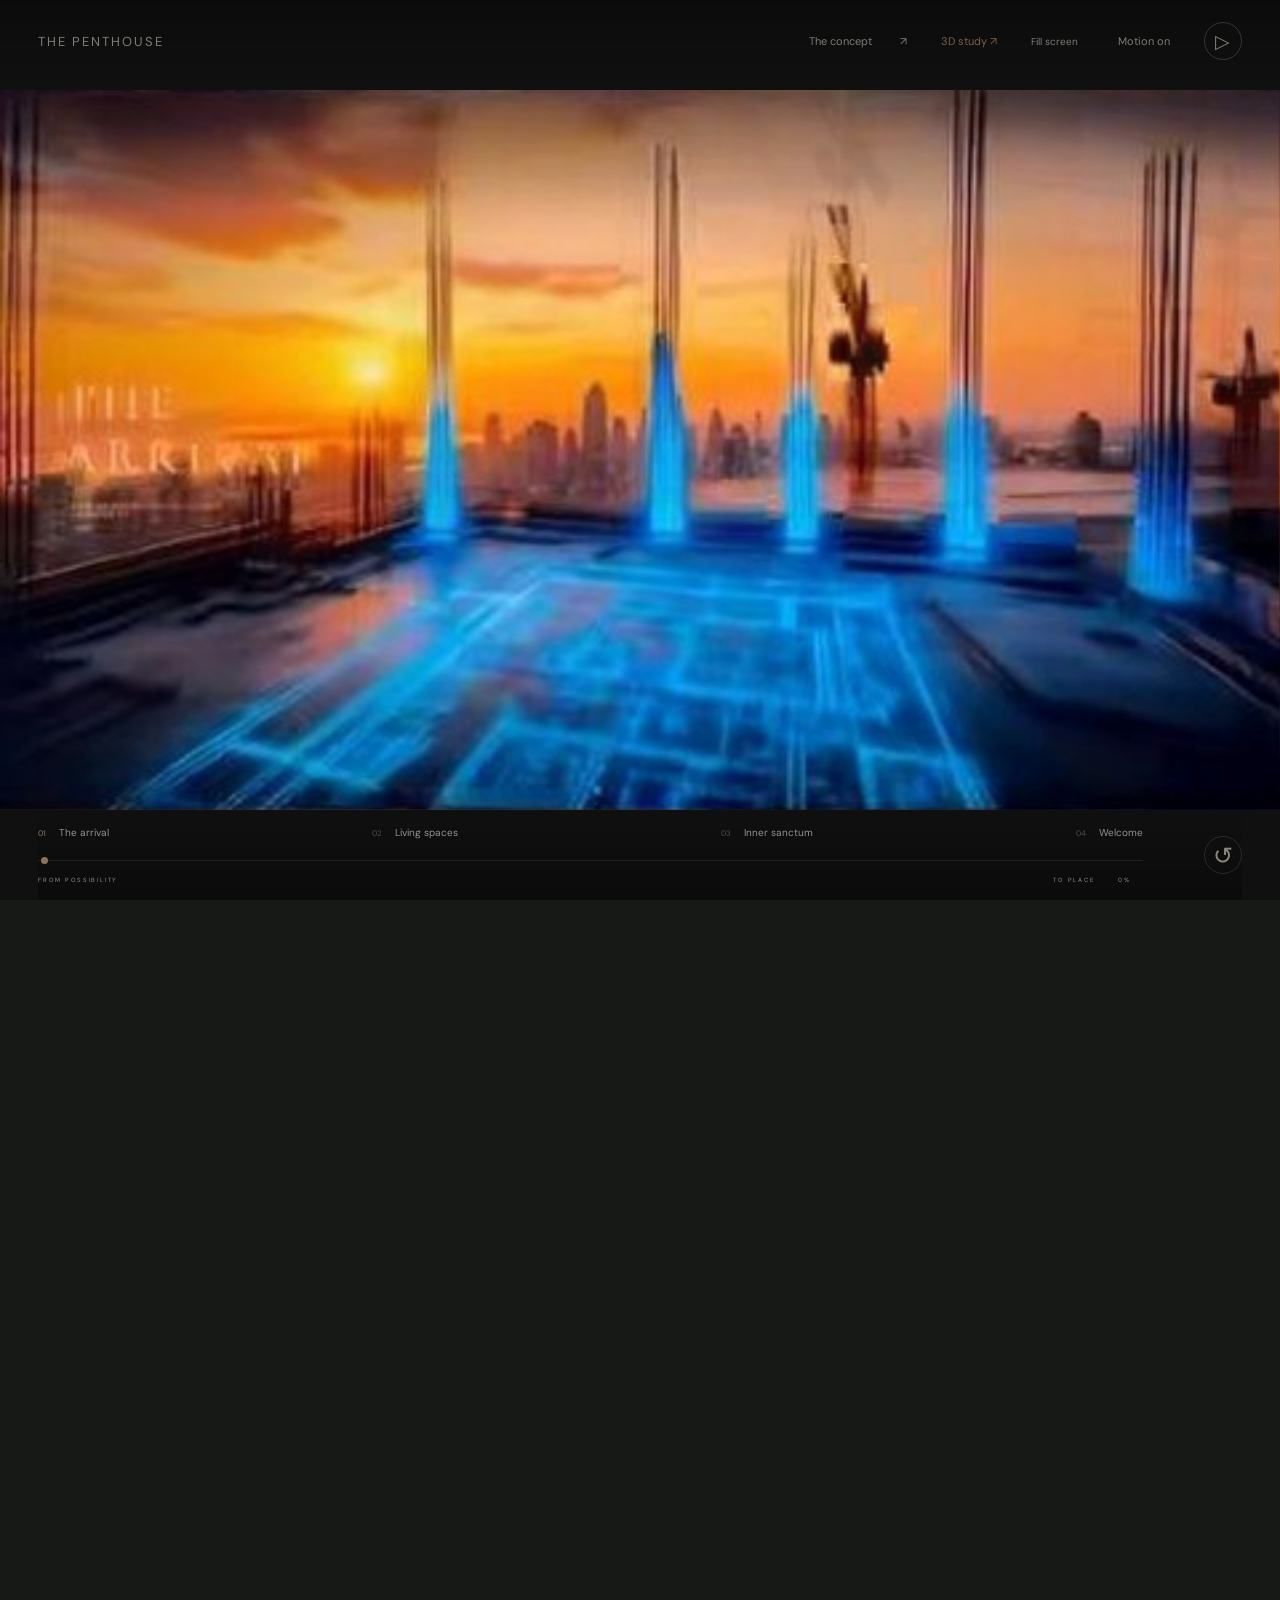
==== index.html @ fae770fc "Match the reference scenes with a scroll-scrubbed sequence" ====
<!doctype html><html lang="en"><head><meta charset="utf-8"><meta name="viewport" content="width=device-width,initial-scale=1"><title>The Penthouse — An architectural journey</title><meta name="description" content="An interactive architectural journey, from the first structure to a finished space."><link rel="stylesheet" href="style.css"></head><body><div id="scene" aria-label="Scroll-controlled architectural reference sequence"></div><div class="vignette"></div><div class="grain"></div><header><a class="brand" href="#" aria-label="The Penthouse, beginning"><svg width="30" height="34" viewBox="0 0 30 34"><path d="M2 32V2H28M2 14H21M12 32V14" fill="none" stroke="currentColor" stroke-width="1.4"/></svg>THE PENTHOUSE<span>AN ARCHITECTURAL JOURNEY</span></a><nav><button id="about">The concept <span>↗</span></button><a class="study-link" href="study.html">3D study ↗</a><button id="fit" aria-pressed="true">Fill screen</button><button id="motion" aria-pressed="false">Motion on</button><button id="play" class="round" aria-label="Play journey">▷</button></nav></header><main><div class="intro"><p class="eyebrow"><span class="dot"></span> SCROLL-CONTROLLED ARCHITECTURE</p><h1 id="heading">Every space<br>begins with<br><em>a vision.</em></h1><p id="description">From the first line to the last light.<br>Explore the making of a place to belong.</p></div><div class="chapter-side"><span id="sideName">THE STRUCTURE</span><span class="vertical-line"></span><span id="count">01 / 04</span></div><div id="build-status" aria-live="off">01 — DRAWING THE PLAN</div><div id="hint">SCROLL TO BUILD <span>↓</span></div><div class="loading" id="loading">Preparing your journey <span></span></div><div class="fallback" id="fallback" hidden><h2>Your browser cannot render this 3D scene.</h2><p>The journey explores structure, facade, arrival and interior. Try a browser with WebGL enabled.</p></div></main><footer><div class="project"><span class="tiny">ILLUSTRATIVE ARCHITECTURAL CONCEPT</span><strong>The Aurea Residence</strong><span class="location">Designed for the golden hour.</span></div><div class="journey"><div class="chapters"><button data-stage="0" class="active"><b>01</b> The arrival</button><button data-stage="0.64"><b>02</b> Living spaces</button><button data-stage="0.84"><b>03</b> Inner sanctum</button><button data-stage="1"><b>04</b> Welcome</button></div><label class="sr" for="progress">Journey progress</label><input id="progress" type="range" min="0" max="1000" value="0" aria-valuetext="Structure, 0 percent"><div class="trackmeta"><span>FROM POSSIBILITY</span><span>TO PLACE <span id="percent">0%</span></span></div></div><button id="replay" class="replay" aria-label="Restart journey">↺</button></footer><dialog id="details"><button id="close" aria-label="Close details">×</button><p class="eyebrow">ABOUT THIS STUDY</p><h2>From a plan.<br><em>To a place.</em></h2><p>Scroll through the construction, facade, terrace and interior sequence. Scroll backwards to reverse it, or use the chapter buttons and slider.</p><p>This reference study uses 48 display frames recovered from the wearebrand reel you supplied. The sunset, building imagery and original scene titles are retained. The photographed monitor has been cropped and straightened.</p><p class="note">This is a low-resolution reconstruction from a filmed screen, not the original website, original render or source code. Camera movement and compression remain. Source: <a href="https://www.facebook.com/reel/1769516980890876" target="_blank" rel="noopener">wearebrand reference reel ↗</a>. Not affiliated with the creator.</p><p><a href="study.html">Explore the separate procedural 3D study ↗</a></p></dialog><div id="scrollspace" aria-hidden="true"></div><script type="module" src="sequence.js"></script></body></html>
---- style.css ----
@import url('https://fonts.googleapis.com/css2?family=DM+Sans:wght@400;500;600&family=Italiana&display=swap');
:root{--cream:#eee7d8;--gold:#d2a16d}*{box-sizing:border-box}html{scroll-behavior:auto}body{margin:0;background:#171916;color:var(--cream);font-family:'DM Sans',Arial,sans-serif}button,a,input{-webkit-tap-highlight-color:transparent}button{font:inherit;color:inherit;background:none;border:0;cursor:pointer}button:focus-visible,a:focus-visible,input:focus-visible{outline:2px solid #e8bd87;outline-offset:6px}a{color:inherit;text-decoration:none}#scene,.vignette,.grain{position:fixed;inset:0}#scene canvas{display:block;width:100%;height:100%}.vignette{pointer-events:none;background:linear-gradient(90deg,rgba(13,19,17,.77),transparent 60%),linear-gradient(0deg,rgba(13,19,17,.9),transparent 28%,transparent 80%,rgba(13,19,17,.3))}.grain{pointer-events:none;opacity:.055;background-image:url("data:image/svg+xml,%3Csvg viewBox='0 0 180 180' xmlns='http://www.w3.org/2000/svg'%3E%3Cfilter id='n'%3E%3CfeTurbulence type='fractalNoise' baseFrequency='.9' numOctaves='3' stitchTiles='stitch'/%3E%3C/filter%3E%3Cpath fill='%23fff' filter='url(%23n)' opacity='.6' d='M0 0h180v180H0z'/%3E%3C/svg%3E")}header{position:fixed;z-index:5;top:0;left:0;right:0;padding:32px 4%;display:flex;align-items:center;justify-content:space-between}.brand{display:flex;align-items:center;font-size:23px;letter-spacing:5px;gap:14px}.brand span{font-size:8px;letter-spacing:2px;max-width:115px;line-height:1.8;border-left:1px solid #ffffff30;padding-left:20px;margin-left:10px}nav{display:flex;align-items:center;gap:28px;font-size:11px}nav span{margin-left:25px}.round{border:1px solid #ffffff50;border-radius:50%;width:38px;height:38px;font-size:19px}main{position:fixed;inset:0;pointer-events:none}.intro{position:absolute;top:29%;left:7%;max-width:550px;transition:opacity .3s,transform .3s}.eyebrow{font-size:9px;letter-spacing:2.3px;display:flex;align-items:center;gap:10px}.dot{width:5px;height:5px;border-radius:50%;background:var(--gold)}h1{font:clamp(52px,6.4vw,105px)/.97 'Italiana',Georgia,serif;letter-spacing:-2px;font-weight:400;margin:28px 0}em{color:#e7bb88;font-weight:400}#description{font-size:12px;line-height:1.9;color:#d0d0c5;letter-spacing:.15px}.chapter-side{position:absolute;right:3%;top:35%;display:flex;align-items:center;gap:23px;writing-mode:vertical-rl;font-size:8px;letter-spacing:2px}.vertical-line{height:95px;width:1px;background:#ffffff45}#hint{position:absolute;bottom:185px;left:7%;font-size:8px;letter-spacing:2px;display:flex;align-items:center;gap:25px}#hint span{font-size:20px;animation:down 2s infinite}@keyframes down{50%{transform:translateY(7px)}}footer{position:fixed;bottom:0;left:4%;right:4%;display:flex;align-items:center;padding:28px 0 30px;border-top:1px solid #eee7d830;gap:5%;z-index:5}.project{display:flex;flex-direction:column;gap:9px;width:29%}.tiny,.location,.trackmeta{font-size:8px;letter-spacing:1px;color:#bebfb4}.tiny{font-size:7px;letter-spacing:1.7px}.project strong{font:22px 'Italiana',Georgia,serif;font-weight:400}.location{font-size:9px;letter-spacing:0;color:#bbbcb0}.journey{flex:1}.chapters{display:flex;justify-content:space-between}.chapters button{font-size:10px;color:#989f97;padding:0 0 13px;transition:color .3s}.chapters b{font-size:8px;margin-right:10px;font-weight:400;color:#818779}.chapters button.active,.chapters button.active b{color:#f4cf9b}input[type=range]{width:100%;appearance:none;background:#ffffff25;height:1px;cursor:pointer;display:block;margin:8px 0 15px}input[type=range]::-webkit-slider-thumb{appearance:none;width:7px;height:7px;border-radius:50%;background:#f0c58e}input[type=range]::-moz-range-thumb{width:7px;height:7px;background:#f0c58e;border:0}.trackmeta{display:flex;justify-content:space-between;font-size:6px;letter-spacing:1.8px}#percent{margin-left:20px;display:inline-block;min-width:25px}.replay{font-size:24px;border:1px solid #ffffff35;border-radius:50%;width:38px;height:38px}.loading{position:absolute;top:50%;left:50%;transform:translate(-50%,-50%);font-size:11px;letter-spacing:2px;background:#151b19ee;padding:30px;transition:opacity .6s}.loading span{display:block;height:1px;background:#d5a06a;margin-top:16px;animation:pulse 1s infinite}@keyframes pulse{50%{opacity:.2}}.sr{position:absolute;width:1px;height:1px;overflow:hidden;clip:rect(0,0,0,0)}dialog{background:#202824;color:var(--cream);border:1px solid #c1ae8840;max-width:620px;padding:55px;width:90%;box-shadow:0 30px 100px #0008}dialog::backdrop{background:#08100dbb;backdrop-filter:blur(9px)}dialog h2{font:46px/1.1 'Italiana',Georgia,serif;margin:25px 0}dialog p{font-size:12px;line-height:1.9;color:#c1c8bb}dialog #close{position:absolute;right:20px;top:15px;font-size:28px}dl div{border-top:1px solid #ffffff20;padding:15px 0}dt{font-size:8px;letter-spacing:2px;color:#d9af7d}dd{font-size:11px;margin:8px 0 0;color:#c1c8bb}.note{font-size:9px!important}#scrollspace{height:650vh}.fallback{padding:25%;pointer-events:auto}.interior .intro{top:22%}.interior h1{font-size:clamp(48px,5.5vw,85px)}.interior .vignette{background:linear-gradient(90deg,#111b1699,transparent 65%),linear-gradient(0deg,#111b16dd,transparent 30%)}@media(max-width:700px){header{padding:23px 6%}.brand{font-size:18px;gap:8px}.brand span{display:none}nav{gap:12px;font-size:9px}nav span{display:none}.round{width:30px;height:30px}.intro{top:18%;left:7%;max-width:85%}h1{font-size:61px;line-height:.98}.eyebrow{font-size:7px;letter-spacing:1.5px}#description{font-size:10px}.chapter-side{right:5%;top:44%}.project{display:none}footer{left:7%;right:7%;padding:20px 0 25px;gap:20px}.chapters button{font-size:9px}.chapters b{display:block;margin:0 0 7px;font-size:7px}.replay{width:30px;height:30px;font-size:19px;flex-shrink:0}#hint{bottom:145px;font-size:7px}.interior .intro{top:18%}.interior h1{font-size:53px}dialog{padding:35px}dialog h2{font-size:37px}}@media(prefers-reduced-motion:reduce){#hint span{animation:none}*{scroll-behavior:auto!important}}
#film{position:absolute;inset:0}#film[hidden]{display:none}.vignette{background:linear-gradient(90deg,rgba(13,19,17,.82),rgba(13,19,17,.28) 43%,transparent 75%),linear-gradient(0deg,rgba(13,19,17,.92),transparent 30%,transparent 80%,rgba(13,19,17,.3))}nav #view{color:#efc393}body:has(#film:not([hidden])) #scene{background:#272b23}@media(max-width:700px){nav{gap:10px}nav #motion{display:none}nav #view{font-size:8px}.intro{top:21%}h1{font-size:57px}.vignette{background:linear-gradient(90deg,#111b16bb,transparent),linear-gradient(0deg,#111b16ee,transparent 40%,#111b1655)}}

/* The building is now the primary continuous scene, not a slide show. */
.intro{top:auto;bottom:190px;max-width:380px}.intro h1{font-size:clamp(35px,4vw,60px);line-height:1.02;margin:20px 0}.intro #description{font-size:10px}.intro .eyebrow{font-size:7px}.interior .intro{top:auto;bottom:190px}.interior h1{font-size:clamp(35px,4vw,60px)}#hint{left:auto;right:7%;bottom:170px}#build-status{position:absolute;top:125px;left:7%;font-size:8px;letter-spacing:2px;color:#d9bd8e;border-left:2px solid #d9bd8e;padding:9px 15px}.vignette{background:linear-gradient(90deg,#101b1566,transparent 50%),linear-gradient(0deg,#101b16ee,transparent 35%,transparent 80%,#101b1544)}@media(max-width:700px){.intro,.interior .intro{top:auto;bottom:160px;max-width:240px}.intro h1,.interior h1{font-size:35px}.intro #description{display:none}#hint{right:7%;bottom:137px;font-size:6px}#build-status{top:95px;font-size:7px}.chapter-side{display:none}}

/* Reference reconstruction: keep the original scene itself unobstructed. */
body:has(script[src="sequence.js"]) .intro,body:has(script[src="sequence.js"]) .vignette,body:has(script[src="sequence.js"]) .grain,body:has(script[src="sequence.js"]) #build-status,body:has(script[src="sequence.js"]) #hint,body:has(script[src="sequence.js"]) .project,body:has(script[src="sequence.js"]) .chapter-side{display:none}body:has(script[src="sequence.js"]) header{padding:22px 3%;background:linear-gradient(#0008,transparent);opacity:.5;transition:opacity .2s}body:has(script[src="sequence.js"]) header:hover,body:has(script[src="sequence.js"]) header:focus-within{opacity:1}body:has(script[src="sequence.js"]) .brand{font-size:13px;letter-spacing:2px}body:has(script[src="sequence.js"]) .brand svg,body:has(script[src="sequence.js"]) .brand span{display:none}body:has(script[src="sequence.js"]) footer{left:3%;right:3%;bottom:0;padding:16px 0;border:0;background:linear-gradient(transparent,#0008);opacity:.55;transition:opacity .2s}body:has(script[src="sequence.js"]) footer:hover,body:has(script[src="sequence.js"]) footer:focus-within{opacity:1}body:has(script[src="sequence.js"]) .chapters button{color:#fff;text-shadow:0 1px 5px #000}body:has(script[src="sequence.js"]) .trackmeta{color:#fff}.study-link{color:#e2b17c}#fit{font-size:10px}@media(max-width:700px){body:has(script[src="sequence.js"]) header{opacity:.85;padding:18px 5%}body:has(script[src="sequence.js"]) footer{opacity:.9;left:5%;right:5%}body:has(script[src="sequence.js"]) .brand{font-size:9px}nav .study-link{display:none}#fit{font-size:8px}}
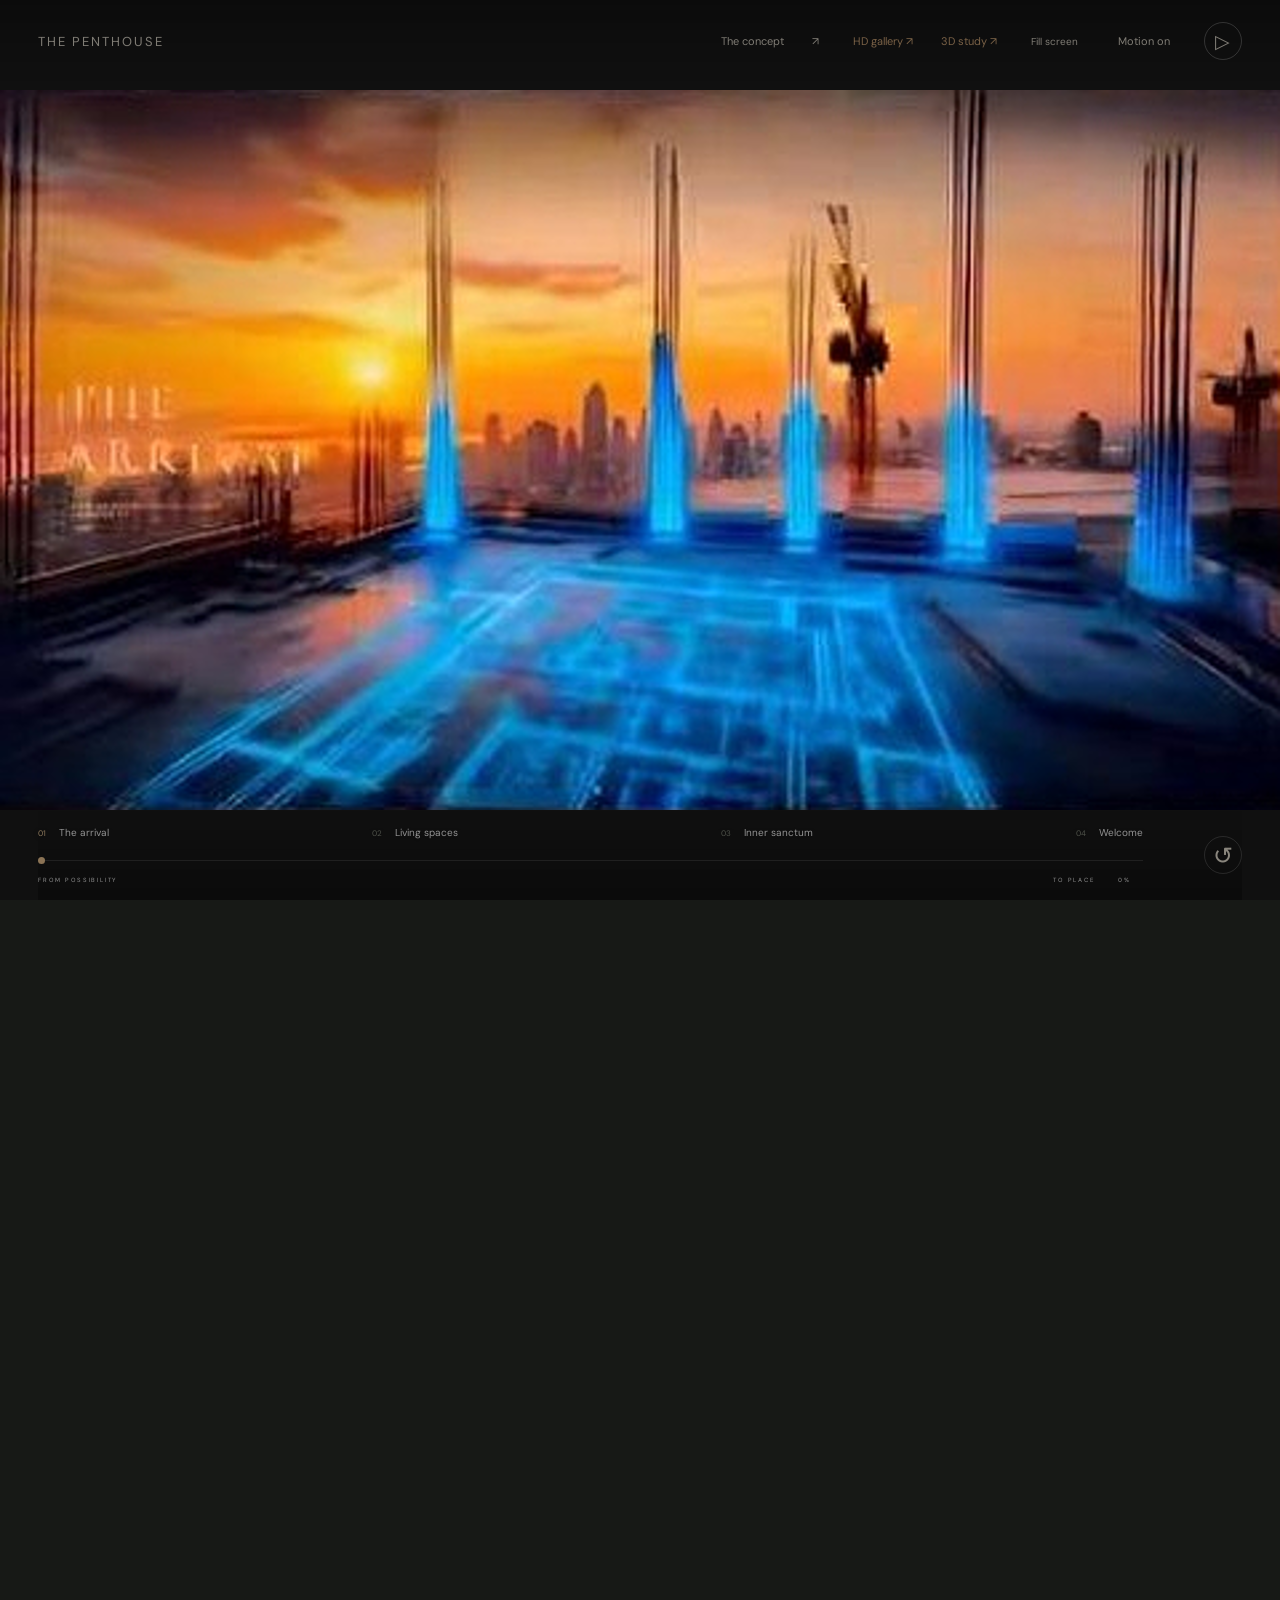
==== commit f9f29b10: "Link the HD gallery from the main journey" ====
--- a/index.html
+++ b/index.html
@@ -1 +1 @@
-<!doctype html><html lang="en"><head><meta charset="utf-8"><meta name="viewport" content="width=device-width,initial-scale=1"><title>The Penthouse — An architectural journey</title><meta name="description" content="An interactive architectural journey, from the first structure to a finished space."><link rel="stylesheet" href="style.css"></head><body><div id="scene" aria-label="Scroll-controlled architectural reference sequence"></div><div class="vignette"></div><div class="grain"></div><header><a class="brand" href="#" aria-label="The Penthouse, beginning"><svg width="30" height="34" viewBox="0 0 30 34"><path d="M2 32V2H28M2 14H21M12 32V14" fill="none" stroke="currentColor" stroke-width="1.4"/></svg>THE PENTHOUSE<span>AN ARCHITECTURAL JOURNEY</span></a><nav><button id="about">The concept <span>↗</span></button><a class="study-link" href="study.html">3D study ↗</a><button id="fit" aria-pressed="true">Fill screen</button><button id="motion" aria-pressed="false">Motion on</button><button id="play" class="round" aria-label="Play journey">▷</button></nav></header><main><div class="intro"><p class="eyebrow"><span class="dot"></span> SCROLL-CONTROLLED ARCHITECTURE</p><h1 id="heading">Every space<br>begins with<br><em>a vision.</em></h1><p id="description">From the first line to the last light.<br>Explore the making of a place to belong.</p></div><div class="chapter-side"><span id="sideName">THE STRUCTURE</span><span class="vertical-line"></span><span id="count">01 / 04</span></div><div id="build-status" aria-live="off">01 — DRAWING THE PLAN</div><div id="hint">SCROLL TO BUILD <span>↓</span></div><div class="loading" id="loading">Preparing your journey <span></span></div><div class="fallback" id="fallback" hidden><h2>Your browser cannot render this 3D scene.</h2><p>The journey explores structure, facade, arrival and interior. Try a browser with WebGL enabled.</p></div></main><footer><div class="project"><span class="tiny">ILLUSTRATIVE ARCHITECTURAL CONCEPT</span><strong>The Aurea Residence</strong><span class="location">Designed for the golden hour.</span></div><div class="journey"><div class="chapters"><button data-stage="0" class="active"><b>01</b> The arrival</button><button data-stage="0.64"><b>02</b> Living spaces</button><button data-stage="0.84"><b>03</b> Inner sanctum</button><button data-stage="1"><b>04</b> Welcome</button></div><label class="sr" for="progress">Journey progress</label><input id="progress" type="range" min="0" max="1000" value="0" aria-valuetext="Structure, 0 percent"><div class="trackmeta"><span>FROM POSSIBILITY</span><span>TO PLACE <span id="percent">0%</span></span></div></div><button id="replay" class="replay" aria-label="Restart journey">↺</button></footer><dialog id="details"><button id="close" aria-label="Close details">×</button><p class="eyebrow">ABOUT THIS STUDY</p><h2>From a plan.<br><em>To a place.</em></h2><p>Scroll through the construction, facade, terrace and interior sequence. Scroll backwards to reverse it, or use the chapter buttons and slider.</p><p>This reference study uses 48 display frames recovered from the wearebrand reel you supplied. The sunset, building imagery and original scene titles are retained. The photographed monitor has been cropped and straightened.</p><p class="note">This is a low-resolution reconstruction from a filmed screen, not the original website, original render or source code. Camera movement and compression remain. Source: <a href="https://www.facebook.com/reel/1769516980890876" target="_blank" rel="noopener">wearebrand reference reel ↗</a>. Not affiliated with the creator.</p><p><a href="study.html">Explore the separate procedural 3D study ↗</a></p></dialog><div id="scrollspace" aria-hidden="true"></div><script type="module" src="sequence.js"></script></body></html>
+<!doctype html><html lang="en"><head><meta charset="utf-8"><meta name="viewport" content="width=device-width,initial-scale=1"><title>The Penthouse — An architectural journey</title><meta name="description" content="An interactive architectural journey, from the first structure to a finished space."><link rel="stylesheet" href="style.css"></head><body><div id="scene" aria-label="Scroll-controlled architectural reference sequence"></div><div class="vignette"></div><div class="grain"></div><header><a class="brand" href="#" aria-label="The Penthouse, beginning"><svg width="30" height="34" viewBox="0 0 30 34"><path d="M2 32V2H28M2 14H21M12 32V14" fill="none" stroke="currentColor" stroke-width="1.4"/></svg>THE PENTHOUSE<span>AN ARCHITECTURAL JOURNEY</span></a><nav><button id="about">The concept <span>↗</span></button><a class="study-link" href="hd.html">HD gallery ↗</a><a class="study-link" href="study.html">3D study ↗</a><button id="fit" aria-pressed="true">Fill screen</button><button id="motion" aria-pressed="false">Motion on</button><button id="play" class="round" aria-label="Play journey">▷</button></nav></header><main><div class="intro"><p class="eyebrow"><span class="dot"></span> SCROLL-CONTROLLED ARCHITECTURE</p><h1 id="heading">Every space<br>begins with<br><em>a vision.</em></h1><p id="description">From the first line to the last light.<br>Explore the making of a place to belong.</p></div><div class="chapter-side"><span id="sideName">THE STRUCTURE</span><span class="vertical-line"></span><span id="count">01 / 04</span></div><div id="build-status" aria-live="off">01 — DRAWING THE PLAN</div><div id="hint">SCROLL TO BUILD <span>↓</span></div><div class="loading" id="loading">Preparing your journey <span></span></div><div class="fallback" id="fallback" hidden><h2>Your browser cannot render this 3D scene.</h2><p>The journey explores structure, facade, arrival and interior. Try a browser with WebGL enabled.</p></div></main><footer><div class="project"><span class="tiny">ILLUSTRATIVE ARCHITECTURAL CONCEPT</span><strong>The Aurea Residence</strong><span class="location">Designed for the golden hour.</span></div><div class="journey"><div class="chapters"><button data-stage="0" class="active"><b>01</b> The arrival</button><button data-stage="0.64"><b>02</b> Living spaces</button><button data-stage="0.84"><b>03</b> Inner sanctum</button><button data-stage="1"><b>04</b> Welcome</button></div><label class="sr" for="progress">Journey progress</label><input id="progress" type="range" min="0" max="1000" value="0" aria-valuetext="Structure, 0 percent"><div class="trackmeta"><span>FROM POSSIBILITY</span><span>TO PLACE <span id="percent">0%</span></span></div></div><button id="replay" class="replay" aria-label="Restart journey">↺</button></footer><dialog id="details"><button id="close" aria-label="Close details">×</button><p class="eyebrow">ABOUT THIS STUDY</p><h2>From a plan.<br><em>To a place.</em></h2><p>Scroll through the construction, facade, terrace and interior sequence. Scroll backwards to reverse it, or use the chapter buttons and slider.</p><p>This reference study uses 48 display frames recovered from the wearebrand reel you supplied. The sunset, building imagery and original scene titles are retained. The photographed monitor has been cropped and straightened.</p><p class="note">This is a low-resolution reconstruction from a filmed screen, not the original website, original render or source code. Camera movement and compression remain. Source: <a href="https://www.facebook.com/reel/1769516980890876" target="_blank" rel="noopener">wearebrand reference reel ↗</a>. Not affiliated with the creator.</p><p><a href="study.html">Explore the separate procedural 3D study ↗</a></p></dialog><div id="scrollspace" aria-hidden="true"></div><script type="module" src="sequence.js"></script></body></html>
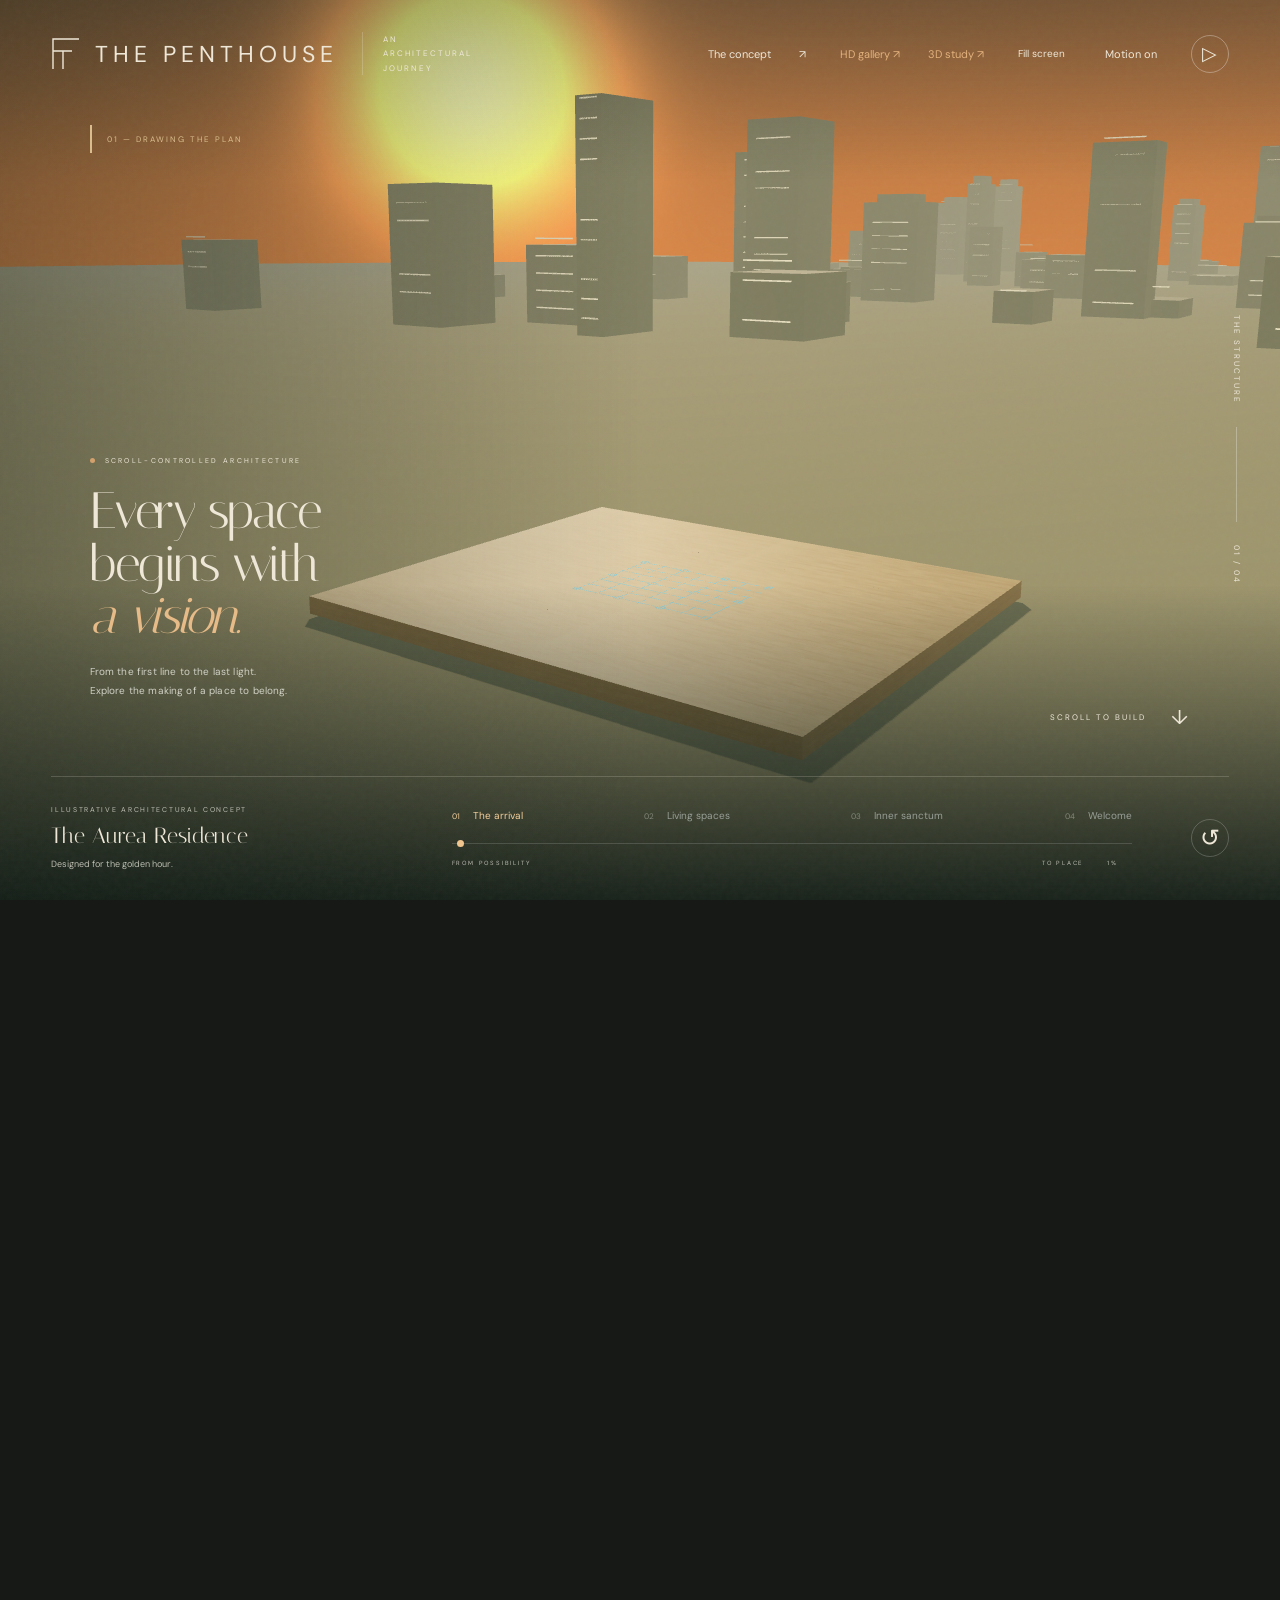
==== commit 31b86fc5: "Restore procedural construction scroll homepage" ====
--- a/index.html
+++ b/index.html
@@ -1 +1 @@
-<!doctype html><html lang="en"><head><meta charset="utf-8"><meta name="viewport" content="width=device-width,initial-scale=1"><title>The Penthouse — An architectural journey</title><meta name="description" content="An interactive architectural journey, from the first structure to a finished space."><link rel="stylesheet" href="style.css"></head><body><div id="scene" aria-label="Scroll-controlled architectural reference sequence"></div><div class="vignette"></div><div class="grain"></div><header><a class="brand" href="#" aria-label="The Penthouse, beginning"><svg width="30" height="34" viewBox="0 0 30 34"><path d="M2 32V2H28M2 14H21M12 32V14" fill="none" stroke="currentColor" stroke-width="1.4"/></svg>THE PENTHOUSE<span>AN ARCHITECTURAL JOURNEY</span></a><nav><button id="about">The concept <span>↗</span></button><a class="study-link" href="hd.html">HD gallery ↗</a><a class="study-link" href="study.html">3D study ↗</a><button id="fit" aria-pressed="true">Fill screen</button><button id="motion" aria-pressed="false">Motion on</button><button id="play" class="round" aria-label="Play journey">▷</button></nav></header><main><div class="intro"><p class="eyebrow"><span class="dot"></span> SCROLL-CONTROLLED ARCHITECTURE</p><h1 id="heading">Every space<br>begins with<br><em>a vision.</em></h1><p id="description">From the first line to the last light.<br>Explore the making of a place to belong.</p></div><div class="chapter-side"><span id="sideName">THE STRUCTURE</span><span class="vertical-line"></span><span id="count">01 / 04</span></div><div id="build-status" aria-live="off">01 — DRAWING THE PLAN</div><div id="hint">SCROLL TO BUILD <span>↓</span></div><div class="loading" id="loading">Preparing your journey <span></span></div><div class="fallback" id="fallback" hidden><h2>Your browser cannot render this 3D scene.</h2><p>The journey explores structure, facade, arrival and interior. Try a browser with WebGL enabled.</p></div></main><footer><div class="project"><span class="tiny">ILLUSTRATIVE ARCHITECTURAL CONCEPT</span><strong>The Aurea Residence</strong><span class="location">Designed for the golden hour.</span></div><div class="journey"><div class="chapters"><button data-stage="0" class="active"><b>01</b> The arrival</button><button data-stage="0.64"><b>02</b> Living spaces</button><button data-stage="0.84"><b>03</b> Inner sanctum</button><button data-stage="1"><b>04</b> Welcome</button></div><label class="sr" for="progress">Journey progress</label><input id="progress" type="range" min="0" max="1000" value="0" aria-valuetext="Structure, 0 percent"><div class="trackmeta"><span>FROM POSSIBILITY</span><span>TO PLACE <span id="percent">0%</span></span></div></div><button id="replay" class="replay" aria-label="Restart journey">↺</button></footer><dialog id="details"><button id="close" aria-label="Close details">×</button><p class="eyebrow">ABOUT THIS STUDY</p><h2>From a plan.<br><em>To a place.</em></h2><p>Scroll through the construction, facade, terrace and interior sequence. Scroll backwards to reverse it, or use the chapter buttons and slider.</p><p>This reference study uses 48 display frames recovered from the wearebrand reel you supplied. The sunset, building imagery and original scene titles are retained. The photographed monitor has been cropped and straightened.</p><p class="note">This is a low-resolution reconstruction from a filmed screen, not the original website, original render or source code. Camera movement and compression remain. Source: <a href="https://www.facebook.com/reel/1769516980890876" target="_blank" rel="noopener">wearebrand reference reel ↗</a>. Not affiliated with the creator.</p><p><a href="study.html">Explore the separate procedural 3D study ↗</a></p></dialog><div id="scrollspace" aria-hidden="true"></div><script type="module" src="sequence.js"></script></body></html>
+<!doctype html><html lang="en"><head><meta charset="utf-8"><meta name="viewport" content="width=device-width,initial-scale=1"><title>The Penthouse — An architectural journey</title><meta name="description" content="An interactive architectural journey, from the first structure to a finished space."><link rel="stylesheet" href="style.css"></head><body><div id="scene" aria-label="Scroll-controlled architectural reference sequence"></div><div class="vignette"></div><div class="grain"></div><header><a class="brand" href="#" aria-label="The Penthouse, beginning"><svg width="30" height="34" viewBox="0 0 30 34"><path d="M2 32V2H28M2 14H21M12 32V14" fill="none" stroke="currentColor" stroke-width="1.4"/></svg>THE PENTHOUSE<span>AN ARCHITECTURAL JOURNEY</span></a><nav><button id="about">The concept <span>↗</span></button><a class="study-link" href="hd.html">HD gallery ↗</a><a class="study-link" href="study.html">3D study ↗</a><button id="fit" aria-pressed="true">Fill screen</button><button id="motion" aria-pressed="false">Motion on</button><button id="play" class="round" aria-label="Play journey">▷</button></nav></header><main><div class="intro"><p class="eyebrow"><span class="dot"></span> SCROLL-CONTROLLED ARCHITECTURE</p><h1 id="heading">Every space<br>begins with<br><em>a vision.</em></h1><p id="description">From the first line to the last light.<br>Explore the making of a place to belong.</p></div><div class="chapter-side"><span id="sideName">THE STRUCTURE</span><span class="vertical-line"></span><span id="count">01 / 04</span></div><div id="build-status" aria-live="off">01 — DRAWING THE PLAN</div><div id="hint">SCROLL TO BUILD <span>↓</span></div><div class="loading" id="loading">Preparing your journey <span></span></div><div class="fallback" id="fallback" hidden><h2>Your browser cannot render this 3D scene.</h2><p>The journey explores structure, facade, arrival and interior. Try a browser with WebGL enabled.</p></div></main><footer><div class="project"><span class="tiny">ILLUSTRATIVE ARCHITECTURAL CONCEPT</span><strong>The Aurea Residence</strong><span class="location">Designed for the golden hour.</span></div><div class="journey"><div class="chapters"><button data-stage="0" class="active"><b>01</b> The arrival</button><button data-stage="0.64"><b>02</b> Living spaces</button><button data-stage="0.84"><b>03</b> Inner sanctum</button><button data-stage="1"><b>04</b> Welcome</button></div><label class="sr" for="progress">Journey progress</label><input id="progress" type="range" min="0" max="1000" value="0" aria-valuetext="Structure, 0 percent"><div class="trackmeta"><span>FROM POSSIBILITY</span><span>TO PLACE <span id="percent">0%</span></span></div></div><button id="replay" class="replay" aria-label="Restart journey">↺</button></footer><dialog id="details"><button id="close" aria-label="Close details">×</button><p class="eyebrow">ABOUT THIS STUDY</p><h2>From a plan.<br><em>To a place.</em></h2><p>Scroll through the construction, facade, terrace and interior sequence. Scroll backwards to reverse it, or use the chapter buttons and slider.</p><p>This reference study uses 48 display frames recovered from the wearebrand reel you supplied. The sunset, building imagery and original scene titles are retained. The photographed monitor has been cropped and straightened.</p><p class="note">This is a low-resolution reconstruction from a filmed screen, not the original website, original render or source code. Camera movement and compression remain. Source: <a href="https://www.facebook.com/reel/1769516980890876" target="_blank" rel="noopener">wearebrand reference reel ↗</a>. Not affiliated with the creator.</p><p><a href="study.html">Explore the separate procedural 3D study ↗</a></p></dialog><div id="scrollspace" aria-hidden="true"></div><script type="module" src="app.js"></script></body></html>
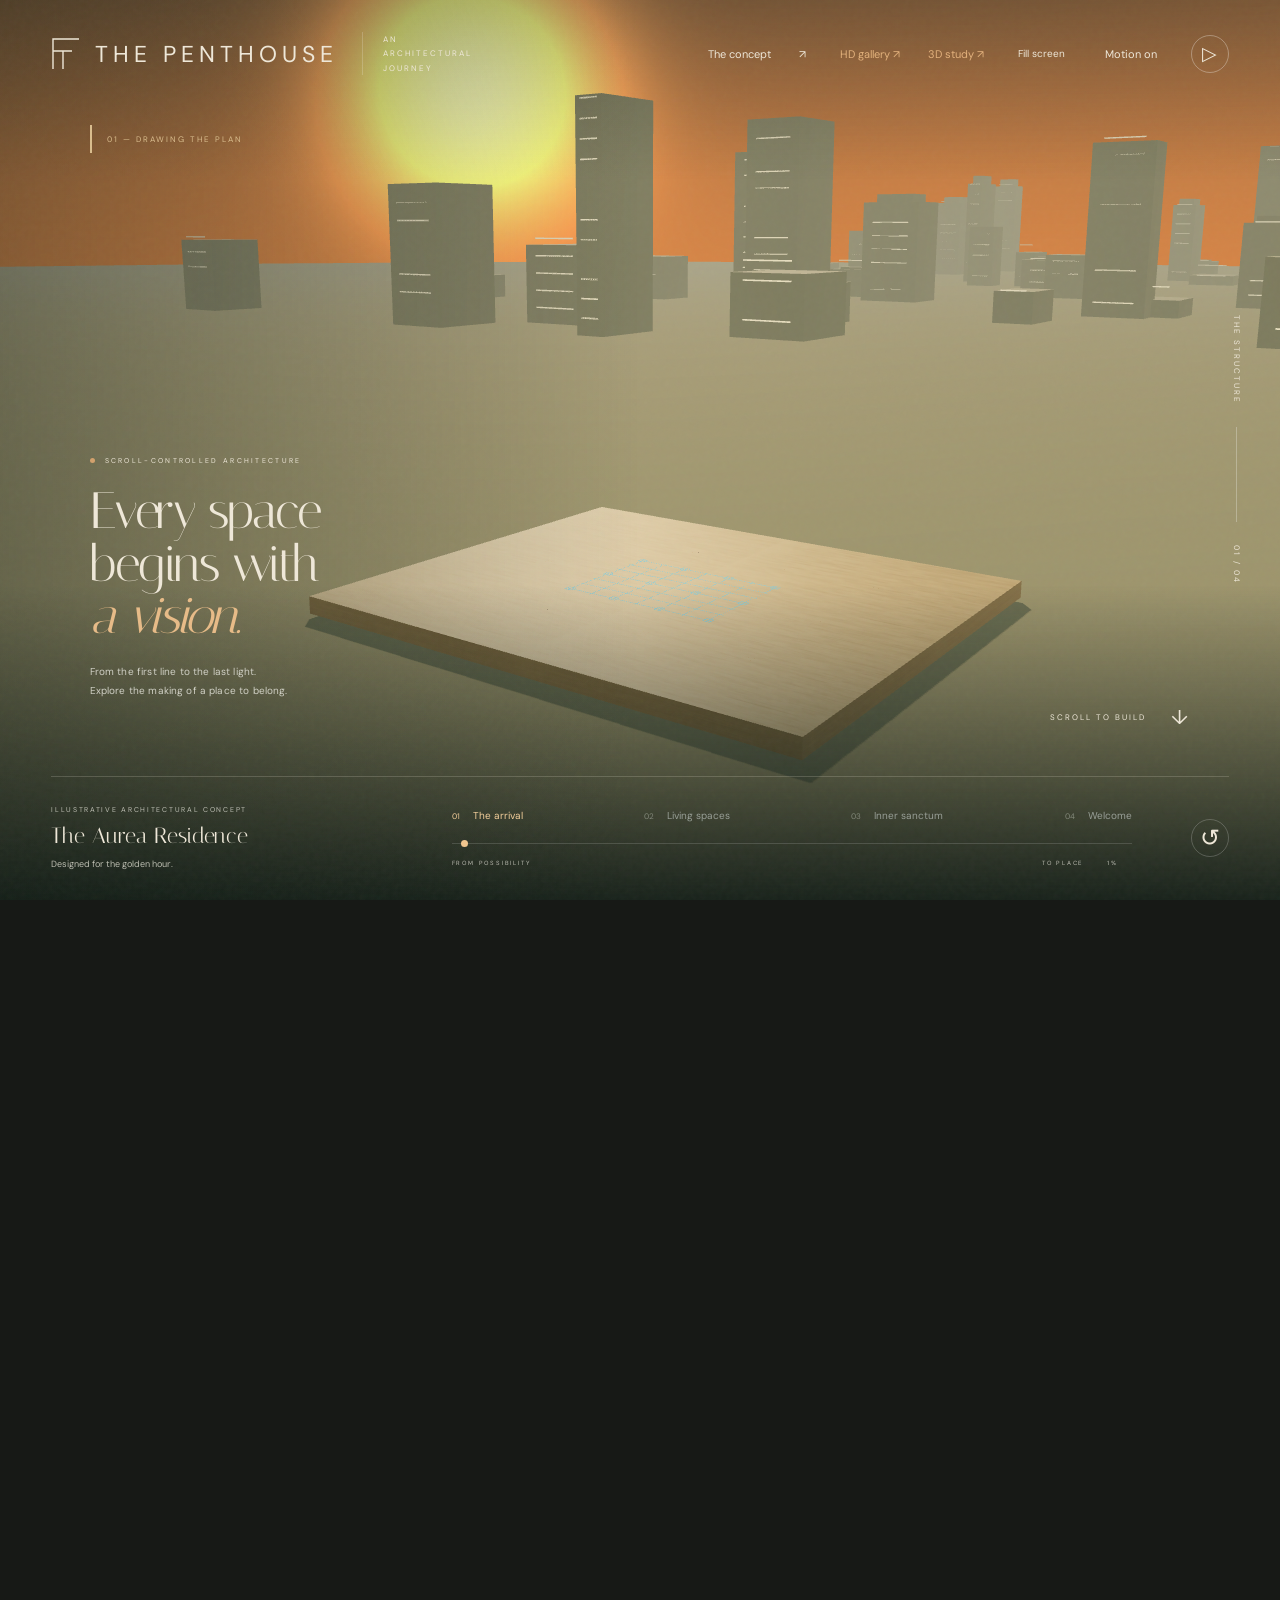
==== commit c1c93f6a: "Restore procedural scroll experience with cache-busted renderer" ====
--- a/index.html
+++ b/index.html
@@ -1 +1 @@
-<!doctype html><html lang="en"><head><meta charset="utf-8"><meta name="viewport" content="width=device-width,initial-scale=1"><title>The Penthouse — An architectural journey</title><meta name="description" content="An interactive architectural journey, from the first structure to a finished space."><link rel="stylesheet" href="style.css"></head><body><div id="scene" aria-label="Scroll-controlled architectural reference sequence"></div><div class="vignette"></div><div class="grain"></div><header><a class="brand" href="#" aria-label="The Penthouse, beginning"><svg width="30" height="34" viewBox="0 0 30 34"><path d="M2 32V2H28M2 14H21M12 32V14" fill="none" stroke="currentColor" stroke-width="1.4"/></svg>THE PENTHOUSE<span>AN ARCHITECTURAL JOURNEY</span></a><nav><button id="about">The concept <span>↗</span></button><a class="study-link" href="hd.html">HD gallery ↗</a><a class="study-link" href="study.html">3D study ↗</a><button id="fit" aria-pressed="true">Fill screen</button><button id="motion" aria-pressed="false">Motion on</button><button id="play" class="round" aria-label="Play journey">▷</button></nav></header><main><div class="intro"><p class="eyebrow"><span class="dot"></span> SCROLL-CONTROLLED ARCHITECTURE</p><h1 id="heading">Every space<br>begins with<br><em>a vision.</em></h1><p id="description">From the first line to the last light.<br>Explore the making of a place to belong.</p></div><div class="chapter-side"><span id="sideName">THE STRUCTURE</span><span class="vertical-line"></span><span id="count">01 / 04</span></div><div id="build-status" aria-live="off">01 — DRAWING THE PLAN</div><div id="hint">SCROLL TO BUILD <span>↓</span></div><div class="loading" id="loading">Preparing your journey <span></span></div><div class="fallback" id="fallback" hidden><h2>Your browser cannot render this 3D scene.</h2><p>The journey explores structure, facade, arrival and interior. Try a browser with WebGL enabled.</p></div></main><footer><div class="project"><span class="tiny">ILLUSTRATIVE ARCHITECTURAL CONCEPT</span><strong>The Aurea Residence</strong><span class="location">Designed for the golden hour.</span></div><div class="journey"><div class="chapters"><button data-stage="0" class="active"><b>01</b> The arrival</button><button data-stage="0.64"><b>02</b> Living spaces</button><button data-stage="0.84"><b>03</b> Inner sanctum</button><button data-stage="1"><b>04</b> Welcome</button></div><label class="sr" for="progress">Journey progress</label><input id="progress" type="range" min="0" max="1000" value="0" aria-valuetext="Structure, 0 percent"><div class="trackmeta"><span>FROM POSSIBILITY</span><span>TO PLACE <span id="percent">0%</span></span></div></div><button id="replay" class="replay" aria-label="Restart journey">↺</button></footer><dialog id="details"><button id="close" aria-label="Close details">×</button><p class="eyebrow">ABOUT THIS STUDY</p><h2>From a plan.<br><em>To a place.</em></h2><p>Scroll through the construction, facade, terrace and interior sequence. Scroll backwards to reverse it, or use the chapter buttons and slider.</p><p>This reference study uses 48 display frames recovered from the wearebrand reel you supplied. The sunset, building imagery and original scene titles are retained. The photographed monitor has been cropped and straightened.</p><p class="note">This is a low-resolution reconstruction from a filmed screen, not the original website, original render or source code. Camera movement and compression remain. Source: <a href="https://www.facebook.com/reel/1769516980890876" target="_blank" rel="noopener">wearebrand reference reel ↗</a>. Not affiliated with the creator.</p><p><a href="study.html">Explore the separate procedural 3D study ↗</a></p></dialog><div id="scrollspace" aria-hidden="true"></div><script type="module" src="app.js"></script></body></html>
+<!doctype html><html lang="en"><head><meta charset="utf-8"><meta name="viewport" content="width=device-width,initial-scale=1"><title>The Penthouse — An architectural journey</title><meta name="description" content="An interactive architectural journey, from the first structure to a finished space."><link rel="stylesheet" href="style.css"></head><body><div id="scene" aria-label="Scroll-controlled architectural reference sequence"></div><div class="vignette"></div><div class="grain"></div><header><a class="brand" href="#" aria-label="The Penthouse, beginning"><svg width="30" height="34" viewBox="0 0 30 34"><path d="M2 32V2H28M2 14H21M12 32V14" fill="none" stroke="currentColor" stroke-width="1.4"/></svg>THE PENTHOUSE<span>AN ARCHITECTURAL JOURNEY</span></a><nav><button id="about">The concept <span>↗</span></button><a class="study-link" href="hd.html">HD gallery ↗</a><a class="study-link" href="study.html">3D study ↗</a><button id="fit" aria-pressed="true">Fill screen</button><button id="motion" aria-pressed="false">Motion on</button><button id="play" class="round" aria-label="Play journey">▷</button></nav></header><main><div class="intro"><p class="eyebrow"><span class="dot"></span> SCROLL-CONTROLLED ARCHITECTURE</p><h1 id="heading">Every space<br>begins with<br><em>a vision.</em></h1><p id="description">From the first line to the last light.<br>Explore the making of a place to belong.</p></div><div class="chapter-side"><span id="sideName">THE STRUCTURE</span><span class="vertical-line"></span><span id="count">01 / 04</span></div><div id="build-status" aria-live="off">01 — DRAWING THE PLAN</div><div id="hint">SCROLL TO BUILD <span>↓</span></div><div class="loading" id="loading">Preparing your journey <span></span></div><div class="fallback" id="fallback" hidden><h2>Your browser cannot render this 3D scene.</h2><p>The journey explores structure, facade, arrival and interior. Try a browser with WebGL enabled.</p></div></main><footer><div class="project"><span class="tiny">ILLUSTRATIVE ARCHITECTURAL CONCEPT</span><strong>The Aurea Residence</strong><span class="location">Designed for the golden hour.</span></div><div class="journey"><div class="chapters"><button data-stage="0" class="active"><b>01</b> The arrival</button><button data-stage="0.64"><b>02</b> Living spaces</button><button data-stage="0.84"><b>03</b> Inner sanctum</button><button data-stage="1"><b>04</b> Welcome</button></div><label class="sr" for="progress">Journey progress</label><input id="progress" type="range" min="0" max="1000" value="0" aria-valuetext="Structure, 0 percent"><div class="trackmeta"><span>FROM POSSIBILITY</span><span>TO PLACE <span id="percent">0%</span></span></div></div><button id="replay" class="replay" aria-label="Restart journey">↺</button></footer><dialog id="details"><button id="close" aria-label="Close details">×</button><p class="eyebrow">ABOUT THIS STUDY</p><h2>From a plan.<br><em>To a place.</em></h2><p>Scroll through the construction, facade, terrace and interior sequence. Scroll backwards to reverse it, or use the chapter buttons and slider.</p><p>The homepage is a procedural scroll-controlled 3D study. Scroll reveals the plan, pillars, slabs, rebar, beams, glazing, lighting and an intentionally empty residence one stage at a time.</p><p class="note">This is an illustrative architectural concept, not a verified construction document. Source: <a href="https://www.facebook.com/reel/1769516980890876" target="_blank" rel="noopener">wearebrand reference reel ↗</a>. Not affiliated with the creator.</p><p><a href="study.html">Explore the separate procedural 3D study ↗</a></p></dialog><div id="scrollspace" aria-hidden="true"></div><script type="module" src="app.js?v=procedural-scroll-4k"></script></body></html>
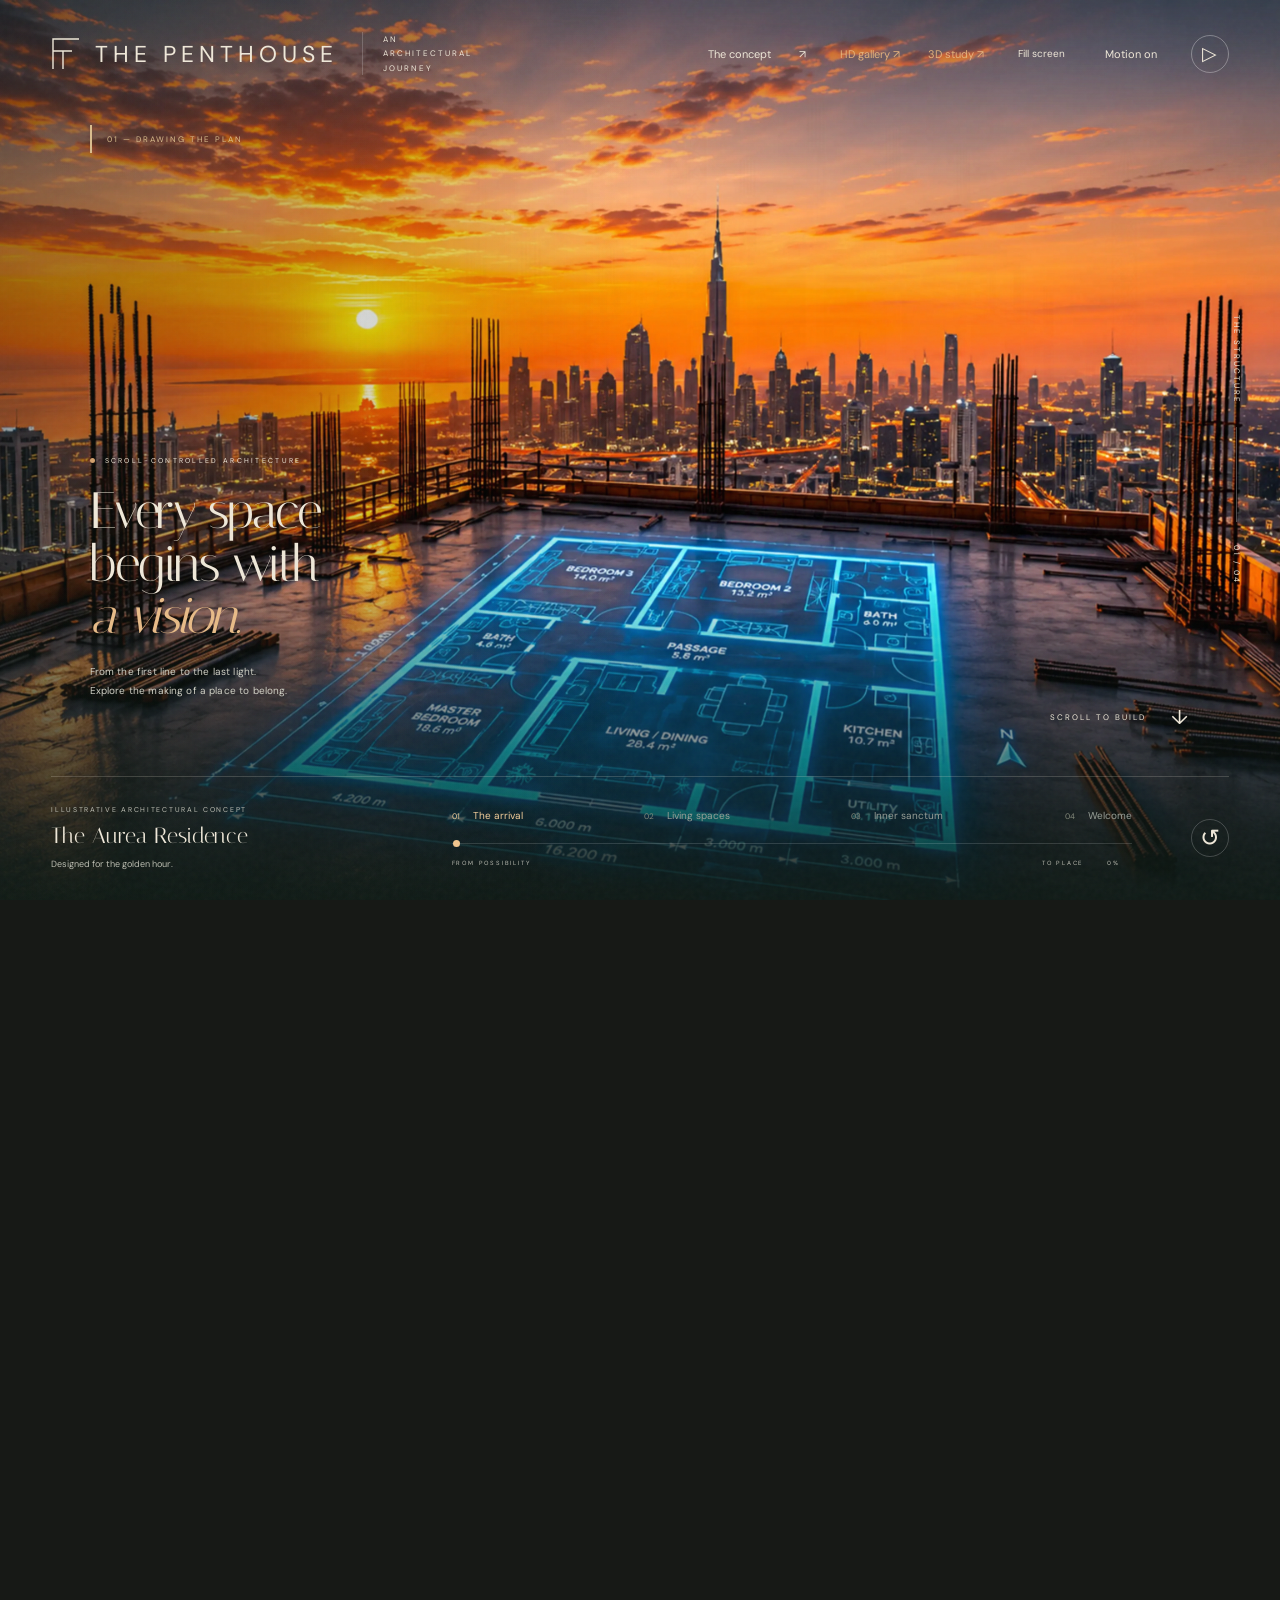
==== commit 138c599b: "Restore finished exterior opening view" ====
--- a/index.html
+++ b/index.html
@@ -1 +1 @@
-<!doctype html><html lang="en"><head><meta charset="utf-8"><meta name="viewport" content="width=device-width,initial-scale=1"><title>The Penthouse — An architectural journey</title><meta name="description" content="An interactive architectural journey, from the first structure to a finished space."><link rel="stylesheet" href="style.css"></head><body><div id="scene" aria-label="Scroll-controlled architectural reference sequence"></div><div class="vignette"></div><div class="grain"></div><header><a class="brand" href="#" aria-label="The Penthouse, beginning"><svg width="30" height="34" viewBox="0 0 30 34"><path d="M2 32V2H28M2 14H21M12 32V14" fill="none" stroke="currentColor" stroke-width="1.4"/></svg>THE PENTHOUSE<span>AN ARCHITECTURAL JOURNEY</span></a><nav><button id="about">The concept <span>↗</span></button><a class="study-link" href="hd.html">HD gallery ↗</a><a class="study-link" href="study.html">3D study ↗</a><button id="fit" aria-pressed="true">Fill screen</button><button id="motion" aria-pressed="false">Motion on</button><button id="play" class="round" aria-label="Play journey">▷</button></nav></header><main><div class="intro"><p class="eyebrow"><span class="dot"></span> SCROLL-CONTROLLED ARCHITECTURE</p><h1 id="heading">Every space<br>begins with<br><em>a vision.</em></h1><p id="description">From the first line to the last light.<br>Explore the making of a place to belong.</p></div><div class="chapter-side"><span id="sideName">THE STRUCTURE</span><span class="vertical-line"></span><span id="count">01 / 04</span></div><div id="build-status" aria-live="off">01 — DRAWING THE PLAN</div><div id="hint">SCROLL TO BUILD <span>↓</span></div><div class="loading" id="loading">Preparing your journey <span></span></div><div class="fallback" id="fallback" hidden><h2>Your browser cannot render this 3D scene.</h2><p>The journey explores structure, facade, arrival and interior. Try a browser with WebGL enabled.</p></div></main><footer><div class="project"><span class="tiny">ILLUSTRATIVE ARCHITECTURAL CONCEPT</span><strong>The Aurea Residence</strong><span class="location">Designed for the golden hour.</span></div><div class="journey"><div class="chapters"><button data-stage="0" class="active"><b>01</b> The arrival</button><button data-stage="0.64"><b>02</b> Living spaces</button><button data-stage="0.84"><b>03</b> Inner sanctum</button><button data-stage="1"><b>04</b> Welcome</button></div><label class="sr" for="progress">Journey progress</label><input id="progress" type="range" min="0" max="1000" value="0" aria-valuetext="Structure, 0 percent"><div class="trackmeta"><span>FROM POSSIBILITY</span><span>TO PLACE <span id="percent">0%</span></span></div></div><button id="replay" class="replay" aria-label="Restart journey">↺</button></footer><dialog id="details"><button id="close" aria-label="Close details">×</button><p class="eyebrow">ABOUT THIS STUDY</p><h2>From a plan.<br><em>To a place.</em></h2><p>Scroll through the construction, facade, terrace and interior sequence. Scroll backwards to reverse it, or use the chapter buttons and slider.</p><p>The homepage is a procedural scroll-controlled 3D study. Scroll reveals the plan, pillars, slabs, rebar, beams, glazing, lighting and an intentionally empty residence one stage at a time.</p><p class="note">This is an illustrative architectural concept, not a verified construction document. Source: <a href="https://www.facebook.com/reel/1769516980890876" target="_blank" rel="noopener">wearebrand reference reel ↗</a>. Not affiliated with the creator.</p><p><a href="study.html">Explore the separate procedural 3D study ↗</a></p></dialog><div id="scrollspace" aria-hidden="true"></div><script type="module" src="app.js?v=procedural-scroll-4k"></script></body></html>
+<!doctype html><html lang="en"><head><meta charset="utf-8"><meta name="viewport" content="width=device-width,initial-scale=1"><title>The Penthouse — An architectural journey</title><meta name="description" content="An interactive architectural journey, from the first structure to a finished space."><link rel="stylesheet" href="style.css"></head><body><div id="scene" aria-label="Scroll-controlled architectural reference sequence"></div><div class="vignette"></div><div class="grain"></div><header><a class="brand" href="#" aria-label="The Penthouse, beginning"><svg width="30" height="34" viewBox="0 0 30 34"><path d="M2 32V2H28M2 14H21M12 32V14" fill="none" stroke="currentColor" stroke-width="1.4"/></svg>THE PENTHOUSE<span>AN ARCHITECTURAL JOURNEY</span></a><nav><button id="about">The concept <span>↗</span></button><a class="study-link" href="hd.html">HD gallery ↗</a><a class="study-link" href="study.html">3D study ↗</a><button id="fit" aria-pressed="true">Fill screen</button><button id="motion" aria-pressed="false">Motion on</button><button id="play" class="round" aria-label="Play journey">▷</button></nav></header><main><div class="intro"><p class="eyebrow"><span class="dot"></span> SCROLL-CONTROLLED ARCHITECTURE</p><h1 id="heading">Every space<br>begins with<br><em>a vision.</em></h1><p id="description">From the first line to the last light.<br>Explore the making of a place to belong.</p></div><div class="chapter-side"><span id="sideName">THE STRUCTURE</span><span class="vertical-line"></span><span id="count">01 / 04</span></div><div id="build-status" aria-live="off">01 — DRAWING THE PLAN</div><div id="hint">SCROLL TO BUILD <span>↓</span></div><div class="loading" id="loading">Preparing your journey <span></span></div><div class="fallback" id="fallback" hidden><h2>Your browser cannot render this 3D scene.</h2><p>The journey explores structure, facade, arrival and interior. Try a browser with WebGL enabled.</p></div></main><footer><div class="project"><span class="tiny">ILLUSTRATIVE ARCHITECTURAL CONCEPT</span><strong>The Aurea Residence</strong><span class="location">Designed for the golden hour.</span></div><div class="journey"><div class="chapters"><button data-stage="0" class="active"><b>01</b> The arrival</button><button data-stage="0.4"><b>02</b> Living spaces</button><button data-stage="0.65"><b>03</b> Inner sanctum</button><button data-stage="0.83"><b>04</b> Welcome</button></div><label class="sr" for="progress">Journey progress</label><input id="progress" type="range" min="0" max="1000" value="0" aria-valuetext="Structure, 0 percent"><div class="trackmeta"><span>FROM POSSIBILITY</span><span>TO PLACE <span id="percent">0%</span></span></div></div><button id="replay" class="replay" aria-label="Restart journey">↺</button></footer><dialog id="details"><button id="close" aria-label="Close details">×</button><p class="eyebrow">ABOUT THIS STUDY</p><h2>From a plan.<br><em>To a place.</em></h2><p>Scroll through the construction, facade, terrace and interior sequence. Scroll backwards to reverse it, or use the chapter buttons and slider.</p><p>The homepage is a procedural scroll-controlled 3D study. Scroll reveals the plan, pillars, slabs, rebar, beams, glazing, lighting and an intentionally empty residence one stage at a time.</p><p class="note">This is an illustrative architectural concept, not a verified construction document. Source: <a href="https://www.facebook.com/reel/1769516980890876" target="_blank" rel="noopener">wearebrand reference reel ↗</a>. Not affiliated with the creator.</p><p><a href="study.html">Explore the separate procedural 3D study ↗</a></p></dialog><div id="scrollspace" aria-hidden="true"></div><script type="module" src="sequence.js?v=finished-exterior"></script></body></html>
--- a/style.css
+++ b/style.css
@@ -7,3 +7,55 @@
 
 /* Reference reconstruction: keep the original scene itself unobstructed. */
 body:has(script[src="sequence.js"]) .intro,body:has(script[src="sequence.js"]) .vignette,body:has(script[src="sequence.js"]) .grain,body:has(script[src="sequence.js"]) #build-status,body:has(script[src="sequence.js"]) #hint,body:has(script[src="sequence.js"]) .project,body:has(script[src="sequence.js"]) .chapter-side{display:none}body:has(script[src="sequence.js"]) header{padding:22px 3%;background:linear-gradient(#0008,transparent);opacity:.5;transition:opacity .2s}body:has(script[src="sequence.js"]) header:hover,body:has(script[src="sequence.js"]) header:focus-within{opacity:1}body:has(script[src="sequence.js"]) .brand{font-size:13px;letter-spacing:2px}body:has(script[src="sequence.js"]) .brand svg,body:has(script[src="sequence.js"]) .brand span{display:none}body:has(script[src="sequence.js"]) footer{left:3%;right:3%;bottom:0;padding:16px 0;border:0;background:linear-gradient(transparent,#0008);opacity:.55;transition:opacity .2s}body:has(script[src="sequence.js"]) footer:hover,body:has(script[src="sequence.js"]) footer:focus-within{opacity:1}body:has(script[src="sequence.js"]) .chapters button{color:#fff;text-shadow:0 1px 5px #000}body:has(script[src="sequence.js"]) .trackmeta{color:#fff}.study-link{color:#e2b17c}#fit{font-size:10px}@media(max-width:700px){body:has(script[src="sequence.js"]) header{opacity:.85;padding:18px 5%}body:has(script[src="sequence.js"]) footer{opacity:.9;left:5%;right:5%}body:has(script[src="sequence.js"]) .brand{font-size:9px}nav .study-link{display:none}#fit{font-size:8px}}
+
+/* Mobile composition follows the architectural reference: quiet controls,
+   a low editorial headline, and the chapter timeline anchored to the bottom. */
+@media(max-width:700px){
+  body{min-height:100svh;overflow-x:hidden;background:#171916}
+  #scene,.vignette,.grain{position:fixed;inset:0}
+  #scene canvas{width:100%;height:100%;object-fit:cover}
+  .vignette{background:linear-gradient(180deg,rgba(20,22,18,.38),transparent 22%,transparent 51%,rgba(15,24,19,.54) 75%,rgba(11,22,17,.9)),linear-gradient(90deg,rgba(24,28,21,.2),transparent 68%)}
+  header{top:0;left:0;right:0;padding:28px 6% 18px;align-items:flex-start;background:linear-gradient(#10141144,transparent)}
+  .brand{font-size:17px;letter-spacing:4px;gap:9px;align-items:center}
+  .brand svg{width:30px;height:34px;flex:none}
+  .brand span{display:none}
+  nav{gap:clamp(10px,4vw,24px);font-size:10px;align-items:center}
+  nav #about{max-width:58px;line-height:1.45}
+  nav .study-link,nav #motion{display:none}
+  nav #fit{font-size:9px;max-width:54px;line-height:1.4}
+  nav .round{width:38px;height:38px;font-size:18px;flex:none}
+  main{inset:0}
+  #build-status{top:18.5%;left:7%;max-width:75%;font-size:7px;letter-spacing:2px;padding:8px 12px;border-left:2px solid #e5bd84;color:#f2d8ad}
+  .intro,.interior .intro{left:7%;bottom:clamp(215px,29vh,285px);top:auto;max-width:min(76%,340px)}
+  .intro .eyebrow{font-size:7px;letter-spacing:1.8px;gap:9px;color:#f1eadb}
+  .intro .dot{width:6px;height:6px}
+  .intro h1,.interior .intro h1{font-size:clamp(42px,10vw,62px);line-height:.96;letter-spacing:-1.4px;margin:20px 0 0}
+  .intro #description{display:none}
+  .chapter-side{display:none}
+  #hint{left:auto;right:8%;bottom:clamp(190px,25vh,245px);font-size:7px;letter-spacing:1.8px;gap:18px;color:#f6eddb}
+  #hint span{font-size:24px}
+  footer{left:7%;right:7%;bottom:0;display:block;padding:20px 0 max(23px,env(safe-area-inset-bottom));gap:0;border-top:1px solid #eee7d855;background:linear-gradient(180deg,transparent,rgba(13,24,18,.12))}
+  .project{display:none}
+  .journey{width:100%}
+  .chapters{gap:8px;align-items:flex-start}
+  .chapters button{flex:1;min-width:0;text-align:left;padding:12px 0 10px;font-size:clamp(9px,2.6vw,11px);line-height:1.35;white-space:nowrap;color:#c4c6b9;text-shadow:0 1px 6px #10140f}
+  .chapters b{display:block;margin:0 0 7px;font-size:8px;color:#aaa99c}
+  .chapters button.active,.chapters button.active b{color:#f1c68f}
+  input[type=range]{margin:13px 0 16px;height:1px;background:#ffffff55}
+  input[type=range]::-webkit-slider-thumb{width:11px;height:11px}
+  input[type=range]::-moz-range-thumb{width:11px;height:11px}
+  .trackmeta{font-size:7px;letter-spacing:1.6px;color:#d4d2c7}
+  #percent{margin-left:16px}
+  .replay{position:absolute;right:0;top:calc(100% - 82px);width:39px;height:39px;font-size:21px;background:#17201955;border-color:#ffffff55}
+  body:has(dialog[open]) footer{filter:blur(2px)}
+}
+@media(max-height:700px) and (max-width:700px){
+  .intro,.interior .intro{bottom:205px}
+  .intro h1,.interior .intro h1{font-size:clamp(38px,8.5vw,52px)}
+  #hint{bottom:178px}
+  footer{padding-top:12px}
+}
+@media(max-width:700px){
+  .journey{width:calc(100% - 52px)}
+  .replay{top:76px}
+}
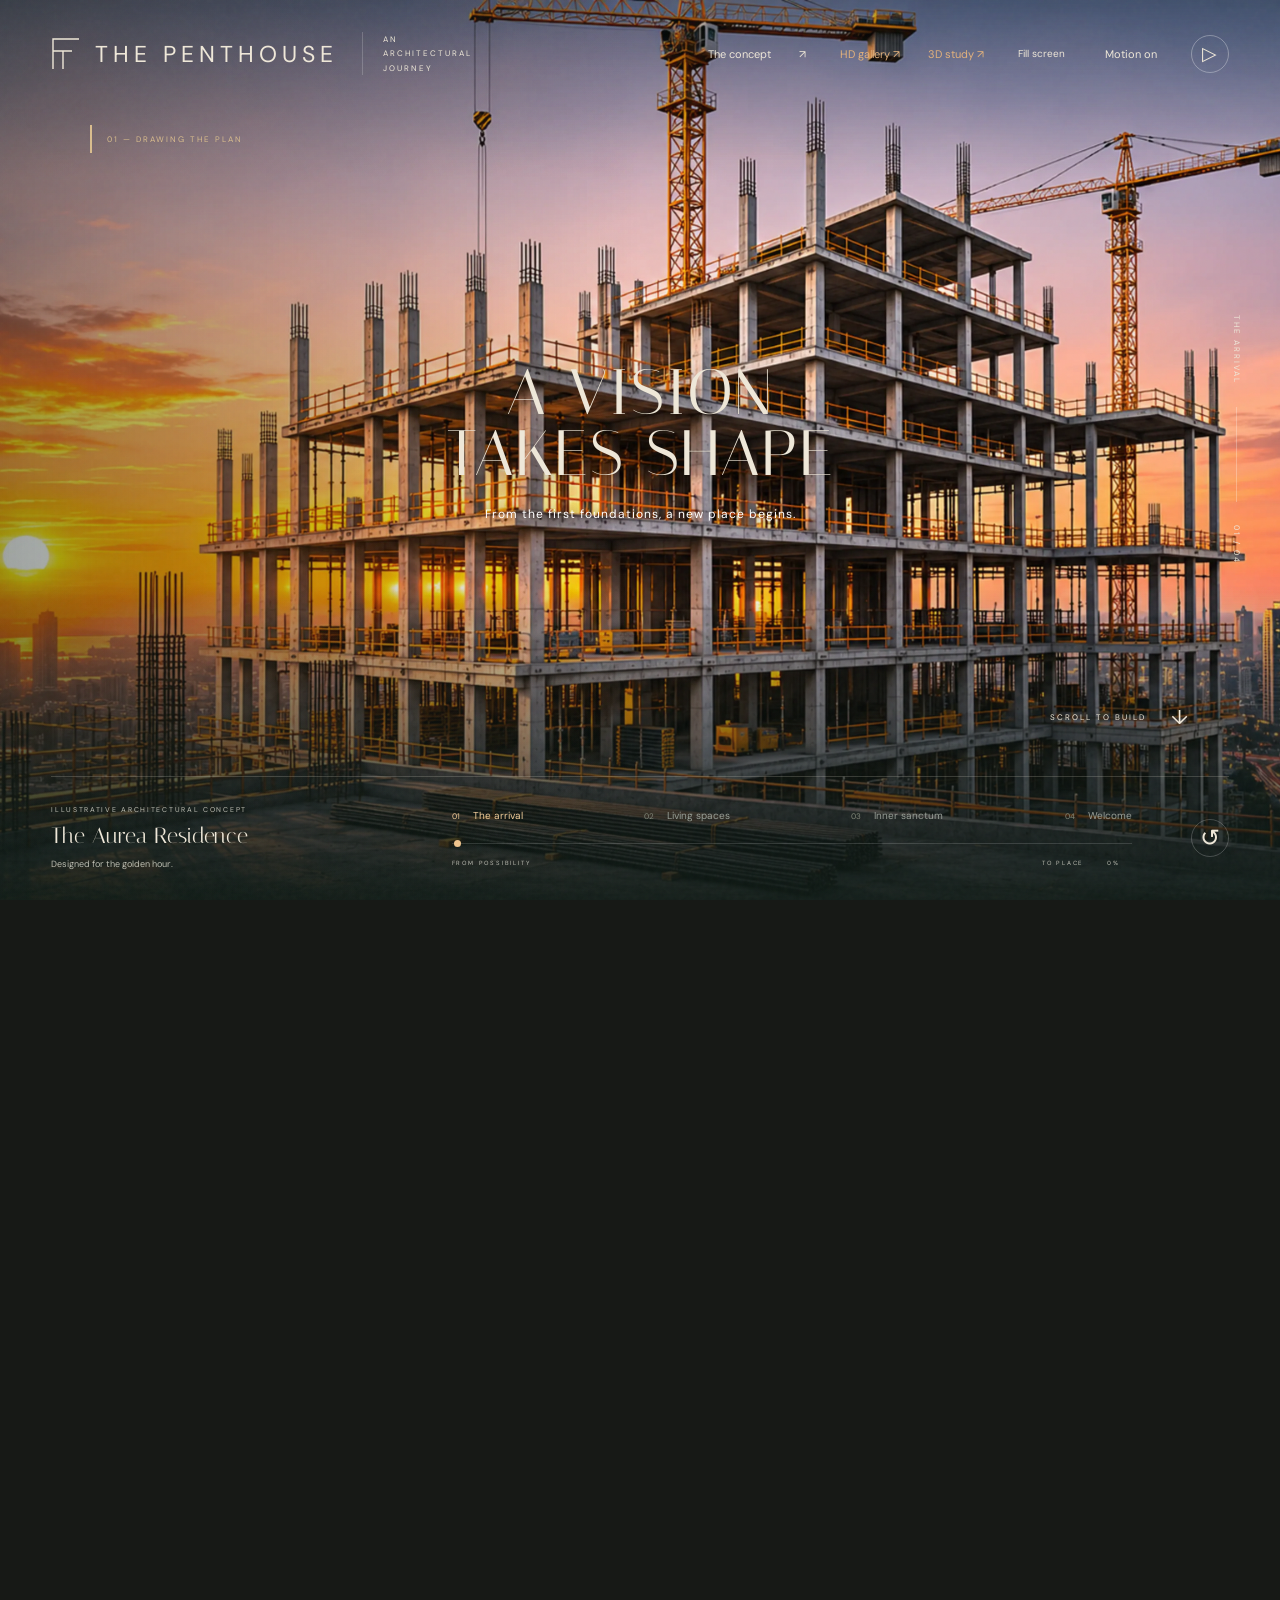
==== commit da4112aa: "Refresh finished exterior page styling" ====
--- a/index.html
+++ b/index.html
@@ -1 +1 @@
-<!doctype html><html lang="en"><head><meta charset="utf-8"><meta name="viewport" content="width=device-width,initial-scale=1"><title>The Penthouse — An architectural journey</title><meta name="description" content="An interactive architectural journey, from the first structure to a finished space."><link rel="stylesheet" href="style.css"></head><body><div id="scene" aria-label="Scroll-controlled architectural reference sequence"></div><div class="vignette"></div><div class="grain"></div><header><a class="brand" href="#" aria-label="The Penthouse, beginning"><svg width="30" height="34" viewBox="0 0 30 34"><path d="M2 32V2H28M2 14H21M12 32V14" fill="none" stroke="currentColor" stroke-width="1.4"/></svg>THE PENTHOUSE<span>AN ARCHITECTURAL JOURNEY</span></a><nav><button id="about">The concept <span>↗</span></button><a class="study-link" href="hd.html">HD gallery ↗</a><a class="study-link" href="study.html">3D study ↗</a><button id="fit" aria-pressed="true">Fill screen</button><button id="motion" aria-pressed="false">Motion on</button><button id="play" class="round" aria-label="Play journey">▷</button></nav></header><main><div class="intro"><p class="eyebrow"><span class="dot"></span> SCROLL-CONTROLLED ARCHITECTURE</p><h1 id="heading">Every space<br>begins with<br><em>a vision.</em></h1><p id="description">From the first line to the last light.<br>Explore the making of a place to belong.</p></div><div class="chapter-side"><span id="sideName">THE STRUCTURE</span><span class="vertical-line"></span><span id="count">01 / 04</span></div><div id="build-status" aria-live="off">01 — DRAWING THE PLAN</div><div id="hint">SCROLL TO BUILD <span>↓</span></div><div class="loading" id="loading">Preparing your journey <span></span></div><div class="fallback" id="fallback" hidden><h2>Your browser cannot render this 3D scene.</h2><p>The journey explores structure, facade, arrival and interior. Try a browser with WebGL enabled.</p></div></main><footer><div class="project"><span class="tiny">ILLUSTRATIVE ARCHITECTURAL CONCEPT</span><strong>The Aurea Residence</strong><span class="location">Designed for the golden hour.</span></div><div class="journey"><div class="chapters"><button data-stage="0" class="active"><b>01</b> The arrival</button><button data-stage="0.4"><b>02</b> Living spaces</button><button data-stage="0.65"><b>03</b> Inner sanctum</button><button data-stage="0.83"><b>04</b> Welcome</button></div><label class="sr" for="progress">Journey progress</label><input id="progress" type="range" min="0" max="1000" value="0" aria-valuetext="Structure, 0 percent"><div class="trackmeta"><span>FROM POSSIBILITY</span><span>TO PLACE <span id="percent">0%</span></span></div></div><button id="replay" class="replay" aria-label="Restart journey">↺</button></footer><dialog id="details"><button id="close" aria-label="Close details">×</button><p class="eyebrow">ABOUT THIS STUDY</p><h2>From a plan.<br><em>To a place.</em></h2><p>Scroll through the construction, facade, terrace and interior sequence. Scroll backwards to reverse it, or use the chapter buttons and slider.</p><p>The homepage is a procedural scroll-controlled 3D study. Scroll reveals the plan, pillars, slabs, rebar, beams, glazing, lighting and an intentionally empty residence one stage at a time.</p><p class="note">This is an illustrative architectural concept, not a verified construction document. Source: <a href="https://www.facebook.com/reel/1769516980890876" target="_blank" rel="noopener">wearebrand reference reel ↗</a>. Not affiliated with the creator.</p><p><a href="study.html">Explore the separate procedural 3D study ↗</a></p></dialog><div id="scrollspace" aria-hidden="true"></div><script type="module" src="sequence.js?v=finished-exterior"></script></body></html>
+<!doctype html><html lang="en"><head><meta charset="utf-8"><meta name="viewport" content="width=device-width,initial-scale=1"><title>The Penthouse — An architectural journey</title><meta name="description" content="An interactive architectural journey, from the first structure to a finished space."><link rel="stylesheet" href="style.css?v=finished-exterior"></head><body><div id="scene" aria-label="Scroll-controlled architectural reference sequence"></div><div class="vignette"></div><div class="grain"></div><header><a class="brand" href="#" aria-label="The Penthouse, beginning"><svg width="30" height="34" viewBox="0 0 30 34"><path d="M2 32V2H28M2 14H21M12 32V14" fill="none" stroke="currentColor" stroke-width="1.4"/></svg>THE PENTHOUSE<span>AN ARCHITECTURAL JOURNEY</span></a><nav><button id="about">The concept <span>↗</span></button><a class="study-link" href="hd.html">HD gallery ↗</a><a class="study-link" href="study.html">3D study ↗</a><button id="fit" aria-pressed="true">Fill screen</button><button id="motion" aria-pressed="false">Motion on</button><button id="play" class="round" aria-label="Play journey">▷</button></nav></header><main><div class="intro"><p class="eyebrow"><span class="dot"></span> SCROLL-CONTROLLED ARCHITECTURE</p><h1 id="heading">Every space<br>begins with<br><em>a vision.</em></h1><p id="description">From the first line to the last light.<br>Explore the making of a place to belong.</p></div><div class="chapter-side"><span id="sideName">THE STRUCTURE</span><span class="vertical-line"></span><span id="count">01 / 04</span></div><div id="build-status" aria-live="off">01 — DRAWING THE PLAN</div><div id="hint">SCROLL TO BUILD <span>↓</span></div><div class="loading" id="loading">Preparing your journey <span></span></div><div class="fallback" id="fallback" hidden><h2>Your browser cannot render this 3D scene.</h2><p>The journey explores structure, facade, arrival and interior. Try a browser with WebGL enabled.</p></div></main><footer><div class="project"><span class="tiny">ILLUSTRATIVE ARCHITECTURAL CONCEPT</span><strong>The Aurea Residence</strong><span class="location">Designed for the golden hour.</span></div><div class="journey"><div class="chapters"><button data-stage="0" class="active"><b>01</b> The arrival</button><button data-stage="0.4"><b>02</b> Living spaces</button><button data-stage="0.65"><b>03</b> Inner sanctum</button><button data-stage="0.83"><b>04</b> Welcome</button></div><label class="sr" for="progress">Journey progress</label><input id="progress" type="range" min="0" max="1000" value="0" aria-valuetext="Structure, 0 percent"><div class="trackmeta"><span>FROM POSSIBILITY</span><span>TO PLACE <span id="percent">0%</span></span></div></div><button id="replay" class="replay" aria-label="Restart journey">↺</button></footer><dialog id="details"><button id="close" aria-label="Close details">×</button><p class="eyebrow">ABOUT THIS STUDY</p><h2>From a plan.<br><em>To a place.</em></h2><p>Scroll through the construction, facade, terrace and interior sequence. Scroll backwards to reverse it, or use the chapter buttons and slider.</p><p>The homepage is a procedural scroll-controlled 3D study. Scroll reveals the plan, pillars, slabs, rebar, beams, glazing, lighting and an intentionally empty residence one stage at a time.</p><p class="note">This is an illustrative architectural concept, not a verified construction document. Source: <a href="https://www.facebook.com/reel/1769516980890876" target="_blank" rel="noopener">wearebrand reference reel ↗</a>. Not affiliated with the creator.</p><p><a href="study.html">Explore the separate procedural 3D study ↗</a></p></dialog><div id="scrollspace" aria-hidden="true"></div><script type="module" src="sequence.js?v=finished-exterior"></script></body></html>
--- a/style.css
+++ b/style.css
@@ -6,7 +6,7 @@
 .intro{top:auto;bottom:190px;max-width:380px}.intro h1{font-size:clamp(35px,4vw,60px);line-height:1.02;margin:20px 0}.intro #description{font-size:10px}.intro .eyebrow{font-size:7px}.interior .intro{top:auto;bottom:190px}.interior h1{font-size:clamp(35px,4vw,60px)}#hint{left:auto;right:7%;bottom:170px}#build-status{position:absolute;top:125px;left:7%;font-size:8px;letter-spacing:2px;color:#d9bd8e;border-left:2px solid #d9bd8e;padding:9px 15px}.vignette{background:linear-gradient(90deg,#101b1566,transparent 50%),linear-gradient(0deg,#101b16ee,transparent 35%,transparent 80%,#101b1544)}@media(max-width:700px){.intro,.interior .intro{top:auto;bottom:160px;max-width:240px}.intro h1,.interior h1{font-size:35px}.intro #description{display:none}#hint{right:7%;bottom:137px;font-size:6px}#build-status{top:95px;font-size:7px}.chapter-side{display:none}}
 
 /* Reference reconstruction: keep the original scene itself unobstructed. */
-body:has(script[src="sequence.js"]) .intro,body:has(script[src="sequence.js"]) .vignette,body:has(script[src="sequence.js"]) .grain,body:has(script[src="sequence.js"]) #build-status,body:has(script[src="sequence.js"]) #hint,body:has(script[src="sequence.js"]) .project,body:has(script[src="sequence.js"]) .chapter-side{display:none}body:has(script[src="sequence.js"]) header{padding:22px 3%;background:linear-gradient(#0008,transparent);opacity:.5;transition:opacity .2s}body:has(script[src="sequence.js"]) header:hover,body:has(script[src="sequence.js"]) header:focus-within{opacity:1}body:has(script[src="sequence.js"]) .brand{font-size:13px;letter-spacing:2px}body:has(script[src="sequence.js"]) .brand svg,body:has(script[src="sequence.js"]) .brand span{display:none}body:has(script[src="sequence.js"]) footer{left:3%;right:3%;bottom:0;padding:16px 0;border:0;background:linear-gradient(transparent,#0008);opacity:.55;transition:opacity .2s}body:has(script[src="sequence.js"]) footer:hover,body:has(script[src="sequence.js"]) footer:focus-within{opacity:1}body:has(script[src="sequence.js"]) .chapters button{color:#fff;text-shadow:0 1px 5px #000}body:has(script[src="sequence.js"]) .trackmeta{color:#fff}.study-link{color:#e2b17c}#fit{font-size:10px}@media(max-width:700px){body:has(script[src="sequence.js"]) header{opacity:.85;padding:18px 5%}body:has(script[src="sequence.js"]) footer{opacity:.9;left:5%;right:5%}body:has(script[src="sequence.js"]) .brand{font-size:9px}nav .study-link{display:none}#fit{font-size:8px}}
+body:has(script[src="sequence.js"]) .vignette,body:has(script[src="sequence.js"]) .grain,body:has(script[src="sequence.js"]) #build-status,body:has(script[src="sequence.js"]) #hint,body:has(script[src="sequence.js"]) .project,body:has(script[src="sequence.js"]) .chapter-side{display:none}body:has(script[src="sequence.js"]) header{padding:22px 3%;background:linear-gradient(#0008,transparent);opacity:.5;transition:opacity .2s}body:has(script[src="sequence.js"]) header:hover,body:has(script[src="sequence.js"]) header:focus-within{opacity:1}body:has(script[src="sequence.js"]) .brand{font-size:13px;letter-spacing:2px}body:has(script[src="sequence.js"]) .brand svg,body:has(script[src="sequence.js"]) .brand span{display:none}body:has(script[src="sequence.js"]) footer{left:3%;right:3%;bottom:0;padding:16px 0;border:0;background:linear-gradient(transparent,#0008);opacity:.55;transition:opacity .2s}body:has(script[src="sequence.js"]) footer:hover,body:has(script[src="sequence.js"]) footer:focus-within{opacity:1}body:has(script[src="sequence.js"]) .chapters button{color:#fff;text-shadow:0 1px 5px #000}body:has(script[src="sequence.js"]) .trackmeta{color:#fff}.study-link{color:#e2b17c}#fit{font-size:10px}@media(max-width:700px){body:has(script[src="sequence.js"]) header{opacity:.85;padding:18px 5%}body:has(script[src="sequence.js"]) footer{opacity:.9;left:5%;right:5%}body:has(script[src="sequence.js"]) .brand{font-size:9px}nav .study-link{display:none}#fit{font-size:8px}}
 
 /* Mobile composition follows the architectural reference: quiet controls,
    a low editorial headline, and the chapter timeline anchored to the bottom. */
@@ -59,3 +59,10 @@
   .journey{width:calc(100% - 52px)}
   .replay{top:76px}
 }
+
+@media(min-width:701px){
+  body:has(script[src^="sequence.js"]) .intro{display:block;left:50%;top:50%;bottom:auto;transform:translate(-50%,-50%);max-width:560px;text-align:center}
+  body:has(script[src^="sequence.js"]) .intro .eyebrow{display:none}
+  body:has(script[src^="sequence.js"]) .intro h1{font-size:clamp(44px,5vw,76px);line-height:.95;letter-spacing:2px;margin:0 0 18px;text-shadow:0 2px 26px #0008}
+  body:has(script[src^="sequence.js"]) .intro #description{font-size:12px;letter-spacing:1px;color:#fff;text-shadow:0 1px 12px #000}
+}
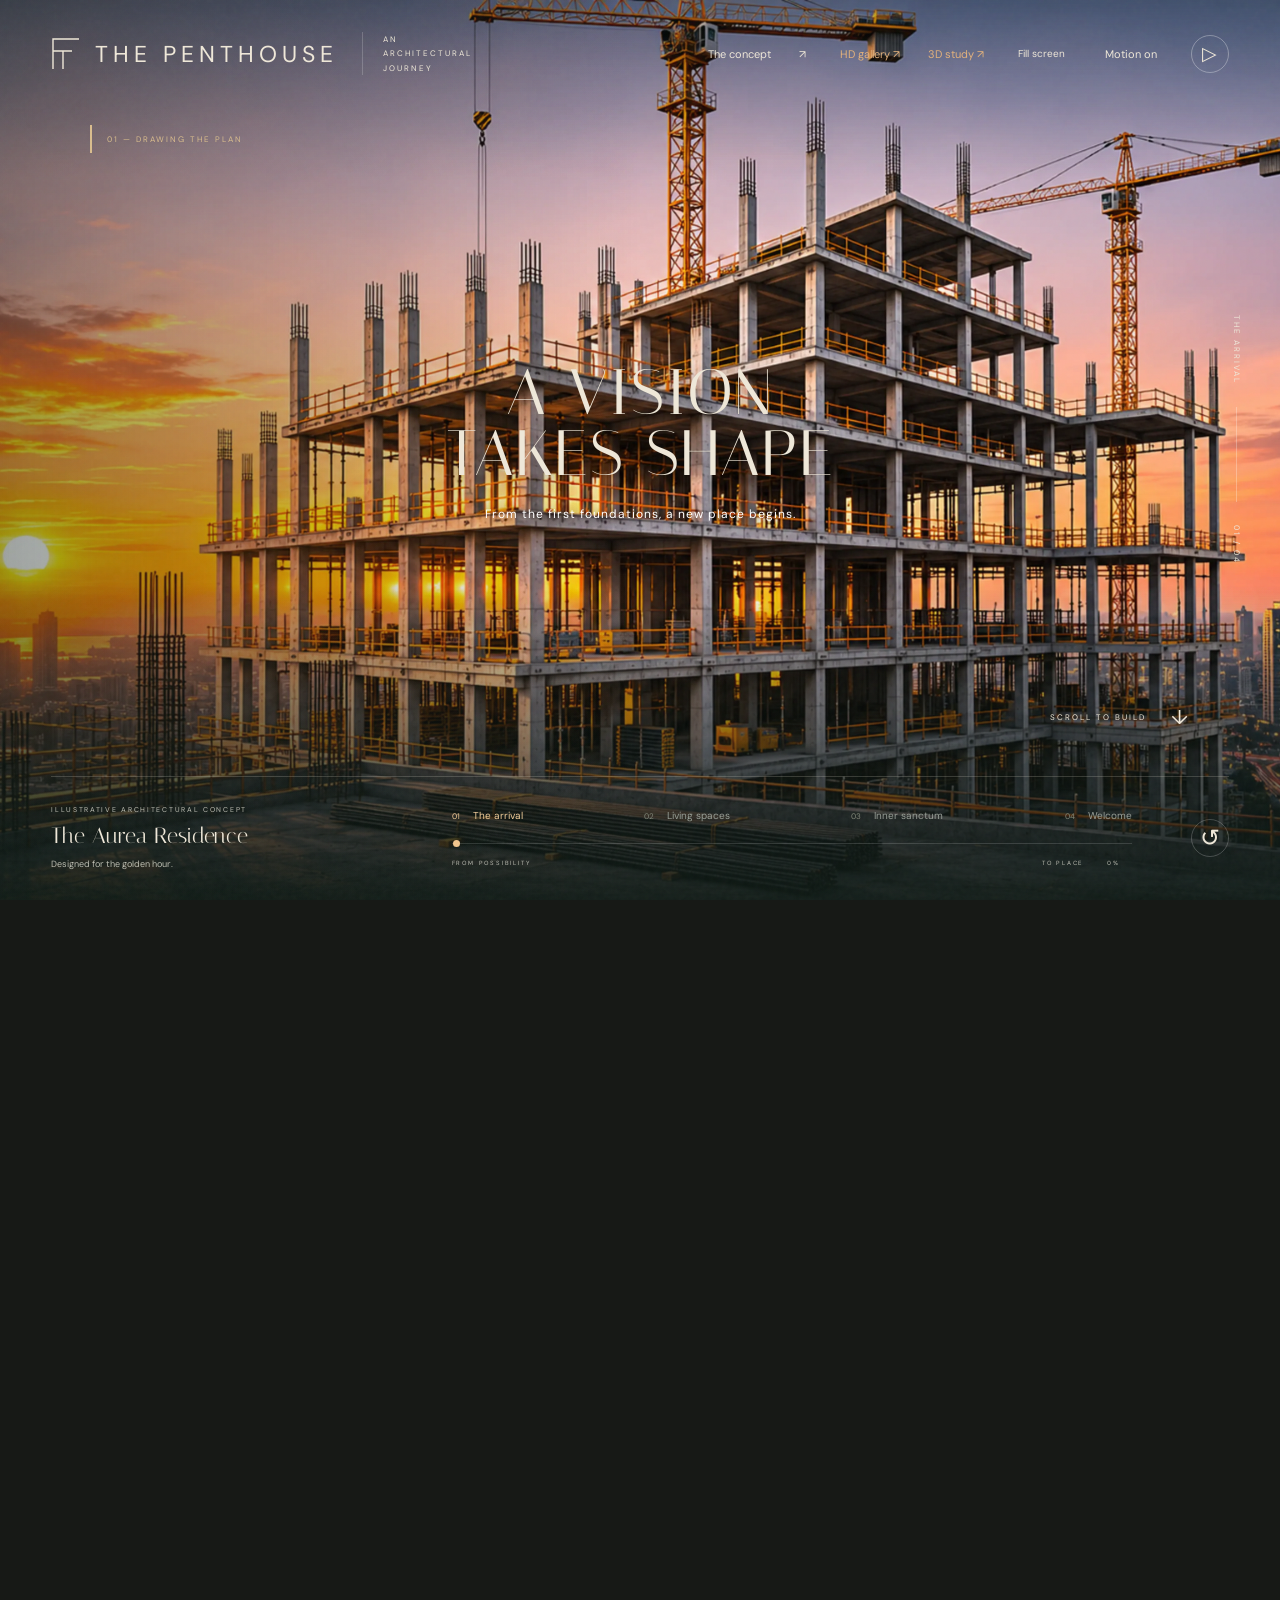
==== commit 9d8eca10: "Refresh the opening sequence script" ====
--- a/index.html
+++ b/index.html
@@ -1 +1 @@
-<!doctype html><html lang="en"><head><meta charset="utf-8"><meta name="viewport" content="width=device-width,initial-scale=1"><title>The Penthouse — An architectural journey</title><meta name="description" content="An interactive architectural journey, from the first structure to a finished space."><link rel="stylesheet" href="style.css?v=finished-exterior"></head><body><div id="scene" aria-label="Scroll-controlled architectural reference sequence"></div><div class="vignette"></div><div class="grain"></div><header><a class="brand" href="#" aria-label="The Penthouse, beginning"><svg width="30" height="34" viewBox="0 0 30 34"><path d="M2 32V2H28M2 14H21M12 32V14" fill="none" stroke="currentColor" stroke-width="1.4"/></svg>THE PENTHOUSE<span>AN ARCHITECTURAL JOURNEY</span></a><nav><button id="about">The concept <span>↗</span></button><a class="study-link" href="hd.html">HD gallery ↗</a><a class="study-link" href="study.html">3D study ↗</a><button id="fit" aria-pressed="true">Fill screen</button><button id="motion" aria-pressed="false">Motion on</button><button id="play" class="round" aria-label="Play journey">▷</button></nav></header><main><div class="intro"><p class="eyebrow"><span class="dot"></span> SCROLL-CONTROLLED ARCHITECTURE</p><h1 id="heading">Every space<br>begins with<br><em>a vision.</em></h1><p id="description">From the first line to the last light.<br>Explore the making of a place to belong.</p></div><div class="chapter-side"><span id="sideName">THE STRUCTURE</span><span class="vertical-line"></span><span id="count">01 / 04</span></div><div id="build-status" aria-live="off">01 — DRAWING THE PLAN</div><div id="hint">SCROLL TO BUILD <span>↓</span></div><div class="loading" id="loading">Preparing your journey <span></span></div><div class="fallback" id="fallback" hidden><h2>Your browser cannot render this 3D scene.</h2><p>The journey explores structure, facade, arrival and interior. Try a browser with WebGL enabled.</p></div></main><footer><div class="project"><span class="tiny">ILLUSTRATIVE ARCHITECTURAL CONCEPT</span><strong>The Aurea Residence</strong><span class="location">Designed for the golden hour.</span></div><div class="journey"><div class="chapters"><button data-stage="0" class="active"><b>01</b> The arrival</button><button data-stage="0.4"><b>02</b> Living spaces</button><button data-stage="0.65"><b>03</b> Inner sanctum</button><button data-stage="0.83"><b>04</b> Welcome</button></div><label class="sr" for="progress">Journey progress</label><input id="progress" type="range" min="0" max="1000" value="0" aria-valuetext="Structure, 0 percent"><div class="trackmeta"><span>FROM POSSIBILITY</span><span>TO PLACE <span id="percent">0%</span></span></div></div><button id="replay" class="replay" aria-label="Restart journey">↺</button></footer><dialog id="details"><button id="close" aria-label="Close details">×</button><p class="eyebrow">ABOUT THIS STUDY</p><h2>From a plan.<br><em>To a place.</em></h2><p>Scroll through the construction, facade, terrace and interior sequence. Scroll backwards to reverse it, or use the chapter buttons and slider.</p><p>The homepage is a procedural scroll-controlled 3D study. Scroll reveals the plan, pillars, slabs, rebar, beams, glazing, lighting and an intentionally empty residence one stage at a time.</p><p class="note">This is an illustrative architectural concept, not a verified construction document. Source: <a href="https://www.facebook.com/reel/1769516980890876" target="_blank" rel="noopener">wearebrand reference reel ↗</a>. Not affiliated with the creator.</p><p><a href="study.html">Explore the separate procedural 3D study ↗</a></p></dialog><div id="scrollspace" aria-hidden="true"></div><script type="module" src="sequence.js?v=finished-exterior"></script></body></html>
+<!doctype html><html lang="en"><head><meta charset="utf-8"><meta name="viewport" content="width=device-width,initial-scale=1"><title>The Penthouse — An architectural journey</title><meta name="description" content="An interactive architectural journey, from the first structure to a finished space."><link rel="stylesheet" href="style.css?v=finished-exterior"></head><body><div id="scene" aria-label="Scroll-controlled architectural reference sequence"></div><div class="vignette"></div><div class="grain"></div><header><a class="brand" href="#" aria-label="The Penthouse, beginning"><svg width="30" height="34" viewBox="0 0 30 34"><path d="M2 32V2H28M2 14H21M12 32V14" fill="none" stroke="currentColor" stroke-width="1.4"/></svg>THE PENTHOUSE<span>AN ARCHITECTURAL JOURNEY</span></a><nav><button id="about">The concept <span>↗</span></button><a class="study-link" href="hd.html">HD gallery ↗</a><a class="study-link" href="study.html">3D study ↗</a><button id="fit" aria-pressed="true">Fill screen</button><button id="motion" aria-pressed="false">Motion on</button><button id="play" class="round" aria-label="Play journey">▷</button></nav></header><main><div class="intro"><p class="eyebrow"><span class="dot"></span> SCROLL-CONTROLLED ARCHITECTURE</p><h1 id="heading">Every space<br>begins with<br><em>a vision.</em></h1><p id="description">From the first line to the last light.<br>Explore the making of a place to belong.</p></div><div class="chapter-side"><span id="sideName">THE STRUCTURE</span><span class="vertical-line"></span><span id="count">01 / 04</span></div><div id="build-status" aria-live="off">01 — DRAWING THE PLAN</div><div id="hint">SCROLL TO BUILD <span>↓</span></div><div class="loading" id="loading">Preparing your journey <span></span></div><div class="fallback" id="fallback" hidden><h2>Your browser cannot render this 3D scene.</h2><p>The journey explores structure, facade, arrival and interior. Try a browser with WebGL enabled.</p></div></main><footer><div class="project"><span class="tiny">ILLUSTRATIVE ARCHITECTURAL CONCEPT</span><strong>The Aurea Residence</strong><span class="location">Designed for the golden hour.</span></div><div class="journey"><div class="chapters"><button data-stage="0" class="active"><b>01</b> The arrival</button><button data-stage="0.4"><b>02</b> Living spaces</button><button data-stage="0.65"><b>03</b> Inner sanctum</button><button data-stage="0.83"><b>04</b> Welcome</button></div><label class="sr" for="progress">Journey progress</label><input id="progress" type="range" min="0" max="1000" value="0" aria-valuetext="Structure, 0 percent"><div class="trackmeta"><span>FROM POSSIBILITY</span><span>TO PLACE <span id="percent">0%</span></span></div></div><button id="replay" class="replay" aria-label="Restart journey">↺</button></footer><dialog id="details"><button id="close" aria-label="Close details">×</button><p class="eyebrow">ABOUT THIS STUDY</p><h2>From a plan.<br><em>To a place.</em></h2><p>Scroll through the construction, facade, terrace and interior sequence. Scroll backwards to reverse it, or use the chapter buttons and slider.</p><p>The homepage is a procedural scroll-controlled 3D study. Scroll reveals the plan, pillars, slabs, rebar, beams, glazing, lighting and an intentionally empty residence one stage at a time.</p><p class="note">This is an illustrative architectural concept, not a verified construction document. Source: <a href="https://www.facebook.com/reel/1769516980890876" target="_blank" rel="noopener">wearebrand reference reel ↗</a>. Not affiliated with the creator.</p><p><a href="study.html">Explore the separate procedural 3D study ↗</a></p></dialog><div id="scrollspace" aria-hidden="true"></div><script type="module" src="sequence.js?v=finished-exterior-2"></script></body></html>
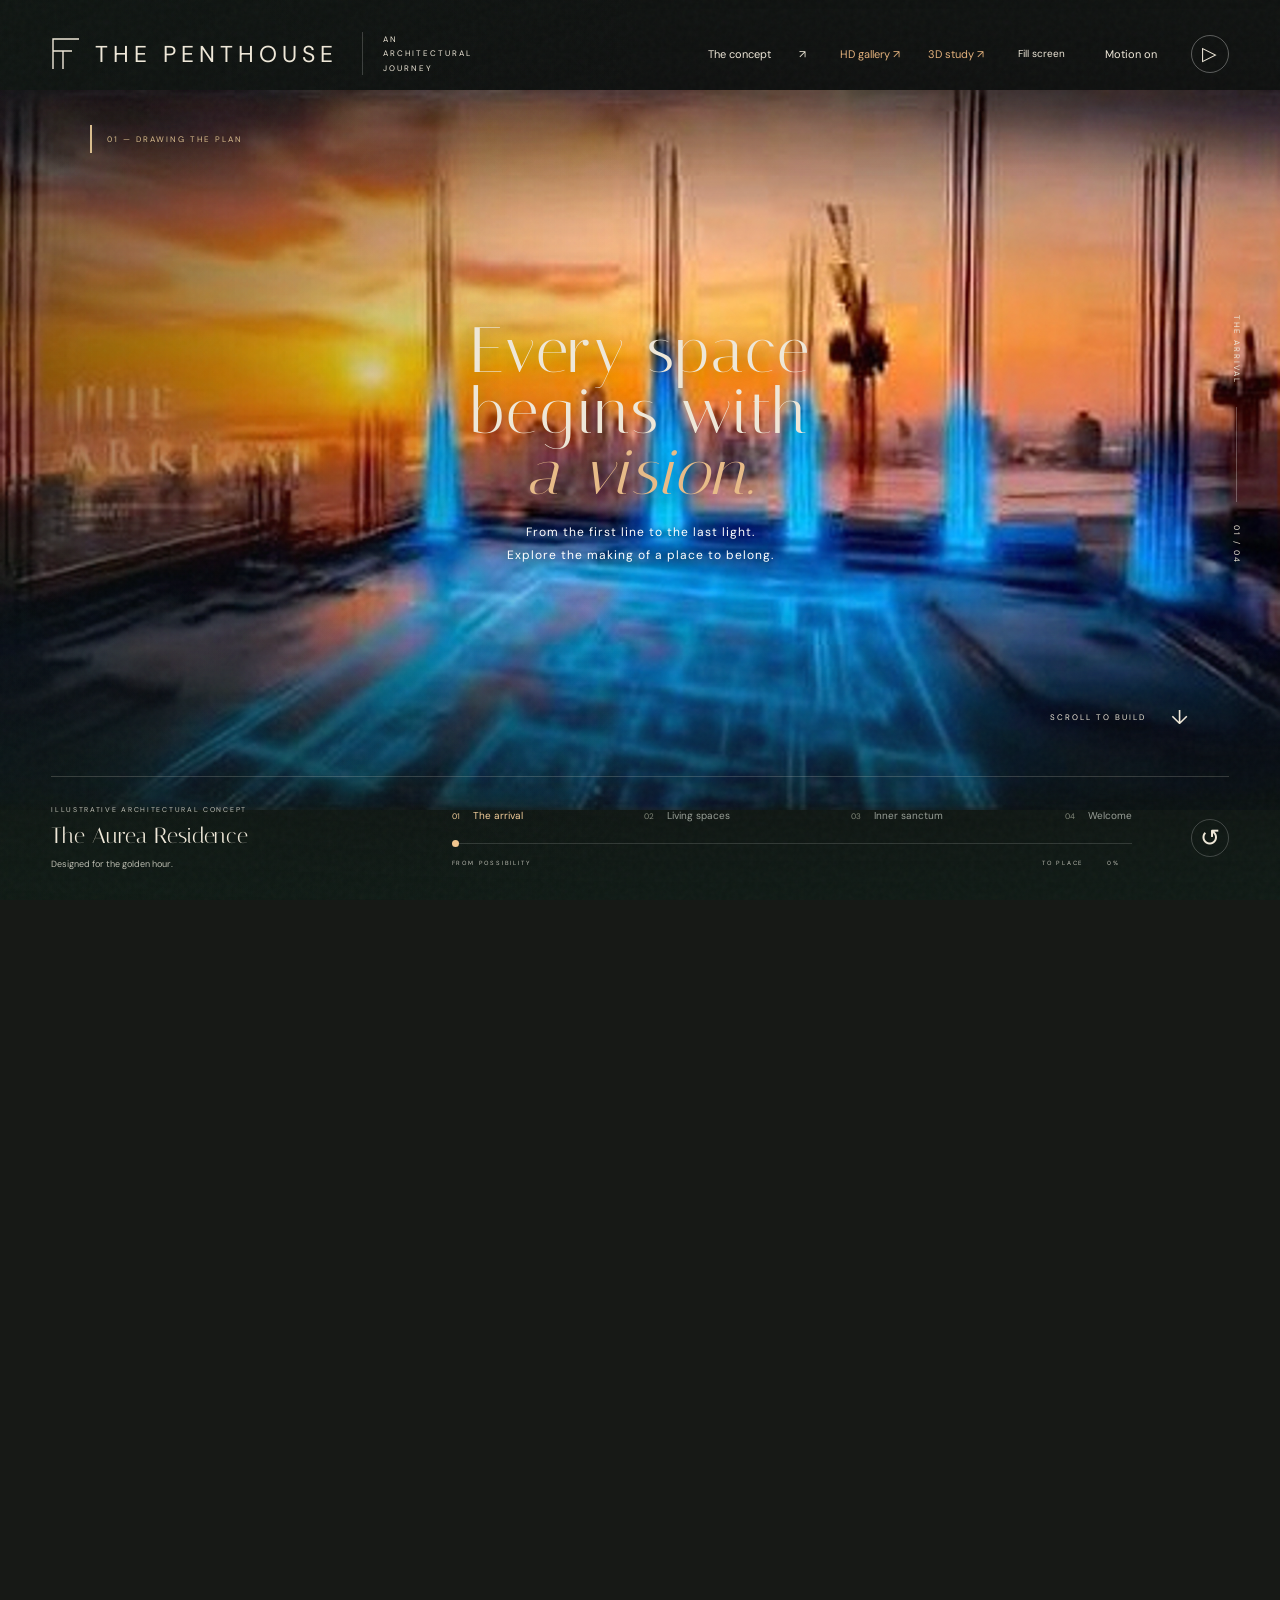
==== commit 45e120f9: "Refresh cached scroll sequence after restoring reference frames" ====
--- a/index.html
+++ b/index.html
@@ -1 +1 @@
-<!doctype html><html lang="en"><head><meta charset="utf-8"><meta name="viewport" content="width=device-width,initial-scale=1"><title>The Penthouse — An architectural journey</title><meta name="description" content="An interactive architectural journey, from the first structure to a finished space."><link rel="stylesheet" href="style.css?v=finished-exterior"></head><body><div id="scene" aria-label="Scroll-controlled architectural reference sequence"></div><div class="vignette"></div><div class="grain"></div><header><a class="brand" href="#" aria-label="The Penthouse, beginning"><svg width="30" height="34" viewBox="0 0 30 34"><path d="M2 32V2H28M2 14H21M12 32V14" fill="none" stroke="currentColor" stroke-width="1.4"/></svg>THE PENTHOUSE<span>AN ARCHITECTURAL JOURNEY</span></a><nav><button id="about">The concept <span>↗</span></button><a class="study-link" href="hd.html">HD gallery ↗</a><a class="study-link" href="study.html">3D study ↗</a><button id="fit" aria-pressed="true">Fill screen</button><button id="motion" aria-pressed="false">Motion on</button><button id="play" class="round" aria-label="Play journey">▷</button></nav></header><main><div class="intro"><p class="eyebrow"><span class="dot"></span> SCROLL-CONTROLLED ARCHITECTURE</p><h1 id="heading">Every space<br>begins with<br><em>a vision.</em></h1><p id="description">From the first line to the last light.<br>Explore the making of a place to belong.</p></div><div class="chapter-side"><span id="sideName">THE STRUCTURE</span><span class="vertical-line"></span><span id="count">01 / 04</span></div><div id="build-status" aria-live="off">01 — DRAWING THE PLAN</div><div id="hint">SCROLL TO BUILD <span>↓</span></div><div class="loading" id="loading">Preparing your journey <span></span></div><div class="fallback" id="fallback" hidden><h2>Your browser cannot render this 3D scene.</h2><p>The journey explores structure, facade, arrival and interior. Try a browser with WebGL enabled.</p></div></main><footer><div class="project"><span class="tiny">ILLUSTRATIVE ARCHITECTURAL CONCEPT</span><strong>The Aurea Residence</strong><span class="location">Designed for the golden hour.</span></div><div class="journey"><div class="chapters"><button data-stage="0" class="active"><b>01</b> The arrival</button><button data-stage="0.4"><b>02</b> Living spaces</button><button data-stage="0.65"><b>03</b> Inner sanctum</button><button data-stage="0.83"><b>04</b> Welcome</button></div><label class="sr" for="progress">Journey progress</label><input id="progress" type="range" min="0" max="1000" value="0" aria-valuetext="Structure, 0 percent"><div class="trackmeta"><span>FROM POSSIBILITY</span><span>TO PLACE <span id="percent">0%</span></span></div></div><button id="replay" class="replay" aria-label="Restart journey">↺</button></footer><dialog id="details"><button id="close" aria-label="Close details">×</button><p class="eyebrow">ABOUT THIS STUDY</p><h2>From a plan.<br><em>To a place.</em></h2><p>Scroll through the construction, facade, terrace and interior sequence. Scroll backwards to reverse it, or use the chapter buttons and slider.</p><p>The homepage is a procedural scroll-controlled 3D study. Scroll reveals the plan, pillars, slabs, rebar, beams, glazing, lighting and an intentionally empty residence one stage at a time.</p><p class="note">This is an illustrative architectural concept, not a verified construction document. Source: <a href="https://www.facebook.com/reel/1769516980890876" target="_blank" rel="noopener">wearebrand reference reel ↗</a>. Not affiliated with the creator.</p><p><a href="study.html">Explore the separate procedural 3D study ↗</a></p></dialog><div id="scrollspace" aria-hidden="true"></div><script type="module" src="sequence.js?v=finished-exterior-2"></script></body></html>
+<!doctype html><html lang="en"><head><meta charset="utf-8"><meta name="viewport" content="width=device-width,initial-scale=1"><title>The Penthouse — An architectural journey</title><meta name="description" content="An interactive architectural journey, from the first structure to a finished space."><link rel="stylesheet" href="style.css?v=finished-exterior"></head><body><div id="scene" aria-label="Scroll-controlled architectural reference sequence"></div><div class="vignette"></div><div class="grain"></div><header><a class="brand" href="#" aria-label="The Penthouse, beginning"><svg width="30" height="34" viewBox="0 0 30 34"><path d="M2 32V2H28M2 14H21M12 32V14" fill="none" stroke="currentColor" stroke-width="1.4"/></svg>THE PENTHOUSE<span>AN ARCHITECTURAL JOURNEY</span></a><nav><button id="about">The concept <span>↗</span></button><a class="study-link" href="hd.html">HD gallery ↗</a><a class="study-link" href="study.html">3D study ↗</a><button id="fit" aria-pressed="true">Fill screen</button><button id="motion" aria-pressed="false">Motion on</button><button id="play" class="round" aria-label="Play journey">▷</button></nav></header><main><div class="intro"><p class="eyebrow"><span class="dot"></span> SCROLL-CONTROLLED ARCHITECTURE</p><h1 id="heading">Every space<br>begins with<br><em>a vision.</em></h1><p id="description">From the first line to the last light.<br>Explore the making of a place to belong.</p></div><div class="chapter-side"><span id="sideName">THE STRUCTURE</span><span class="vertical-line"></span><span id="count">01 / 04</span></div><div id="build-status" aria-live="off">01 — DRAWING THE PLAN</div><div id="hint">SCROLL TO BUILD <span>↓</span></div><div class="loading" id="loading">Preparing your journey <span></span></div><div class="fallback" id="fallback" hidden><h2>Your browser cannot render this 3D scene.</h2><p>The journey explores structure, facade, arrival and interior. Try a browser with WebGL enabled.</p></div></main><footer><div class="project"><span class="tiny">ILLUSTRATIVE ARCHITECTURAL CONCEPT</span><strong>The Aurea Residence</strong><span class="location">Designed for the golden hour.</span></div><div class="journey"><div class="chapters"><button data-stage="0" class="active"><b>01</b> The arrival</button><button data-stage="0.4"><b>02</b> Living spaces</button><button data-stage="0.65"><b>03</b> Inner sanctum</button><button data-stage="0.83"><b>04</b> Welcome</button></div><label class="sr" for="progress">Journey progress</label><input id="progress" type="range" min="0" max="1000" value="0" aria-valuetext="Structure, 0 percent"><div class="trackmeta"><span>FROM POSSIBILITY</span><span>TO PLACE <span id="percent">0%</span></span></div></div><button id="replay" class="replay" aria-label="Restart journey">↺</button></footer><dialog id="details"><button id="close" aria-label="Close details">×</button><p class="eyebrow">ABOUT THIS STUDY</p><h2>From a plan.<br><em>To a place.</em></h2><p>Scroll through the construction, facade, terrace and interior sequence. Scroll backwards to reverse it, or use the chapter buttons and slider.</p><p>The homepage is a procedural scroll-controlled 3D study. Scroll reveals the plan, pillars, slabs, rebar, beams, glazing, lighting and an intentionally empty residence one stage at a time.</p><p class="note">This is an illustrative architectural concept, not a verified construction document. Source: <a href="https://www.facebook.com/reel/1769516980890876" target="_blank" rel="noopener">wearebrand reference reel ↗</a>. Not affiliated with the creator.</p><p><a href="study.html">Explore the separate procedural 3D study ↗</a></p></dialog><div id="scrollspace" aria-hidden="true"></div><script type="module" src="sequence.js?v=restored-48-frame-reference"></script></body></html>
